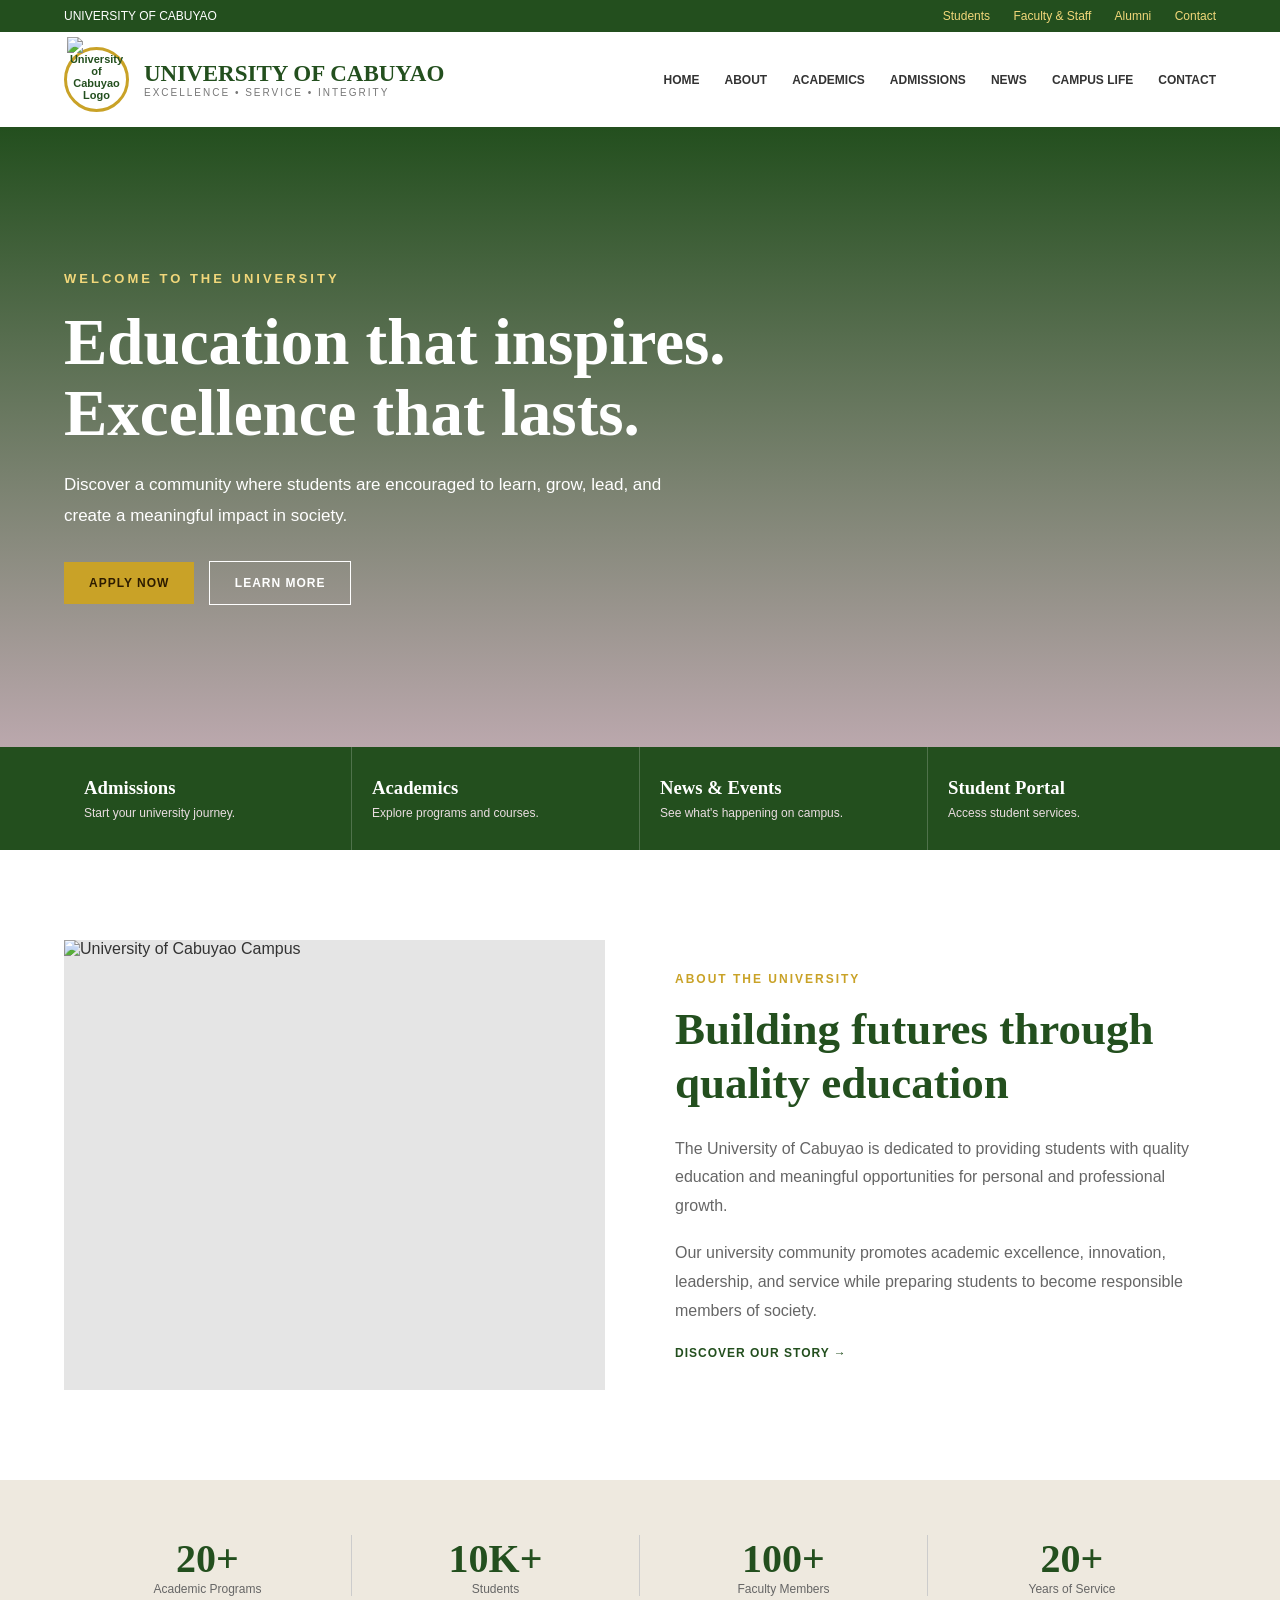
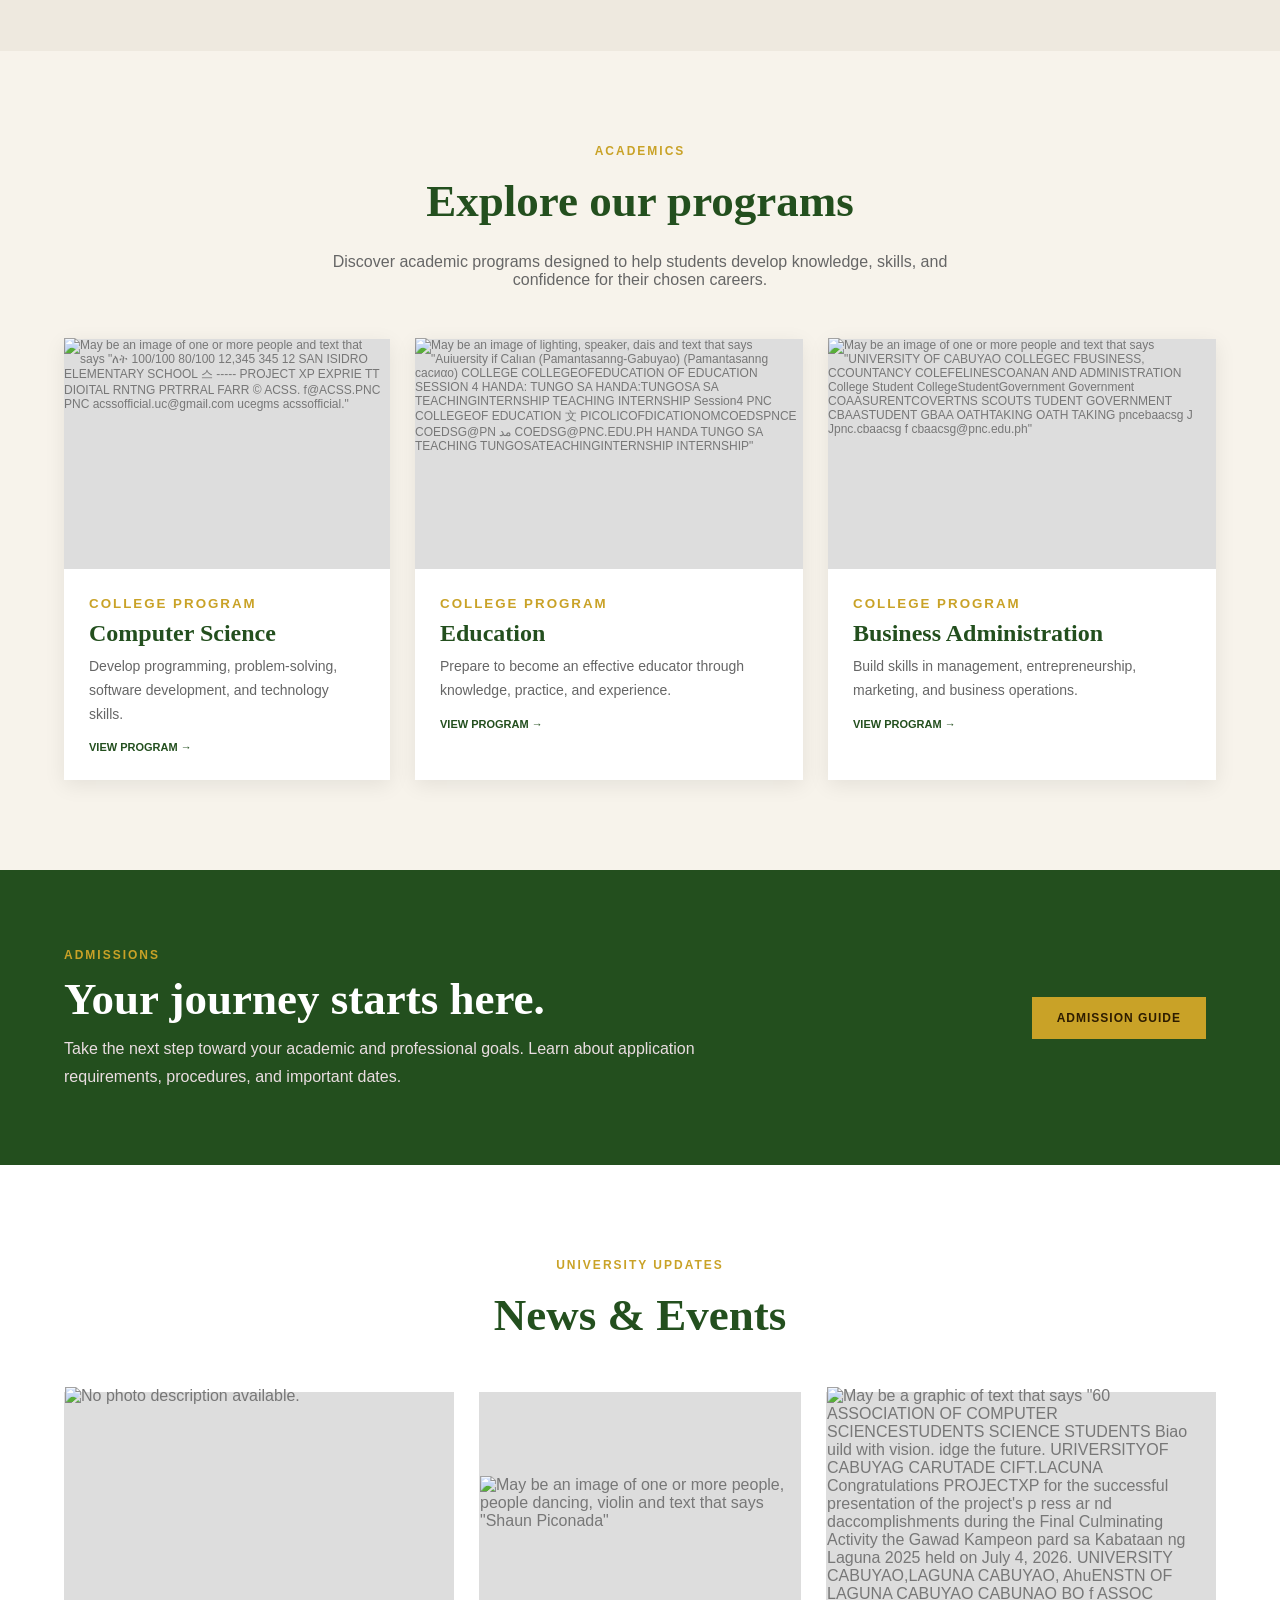
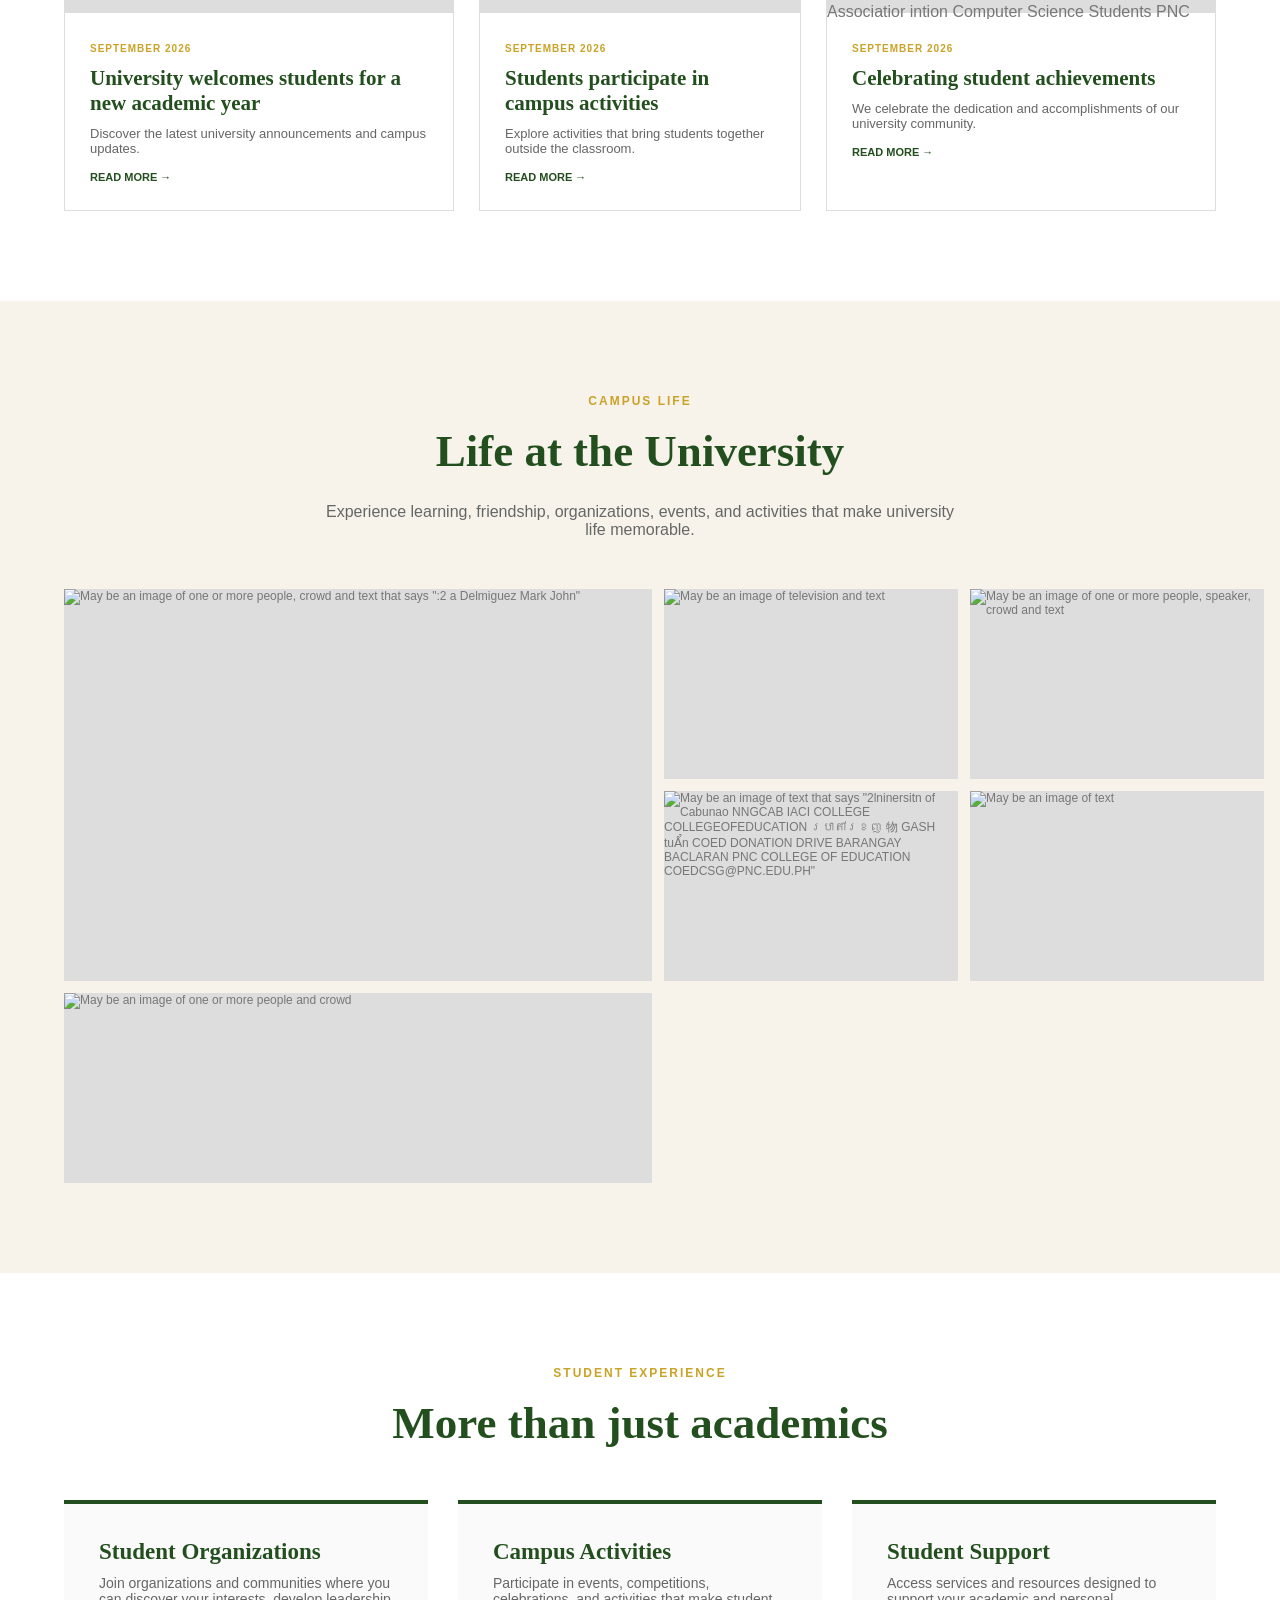
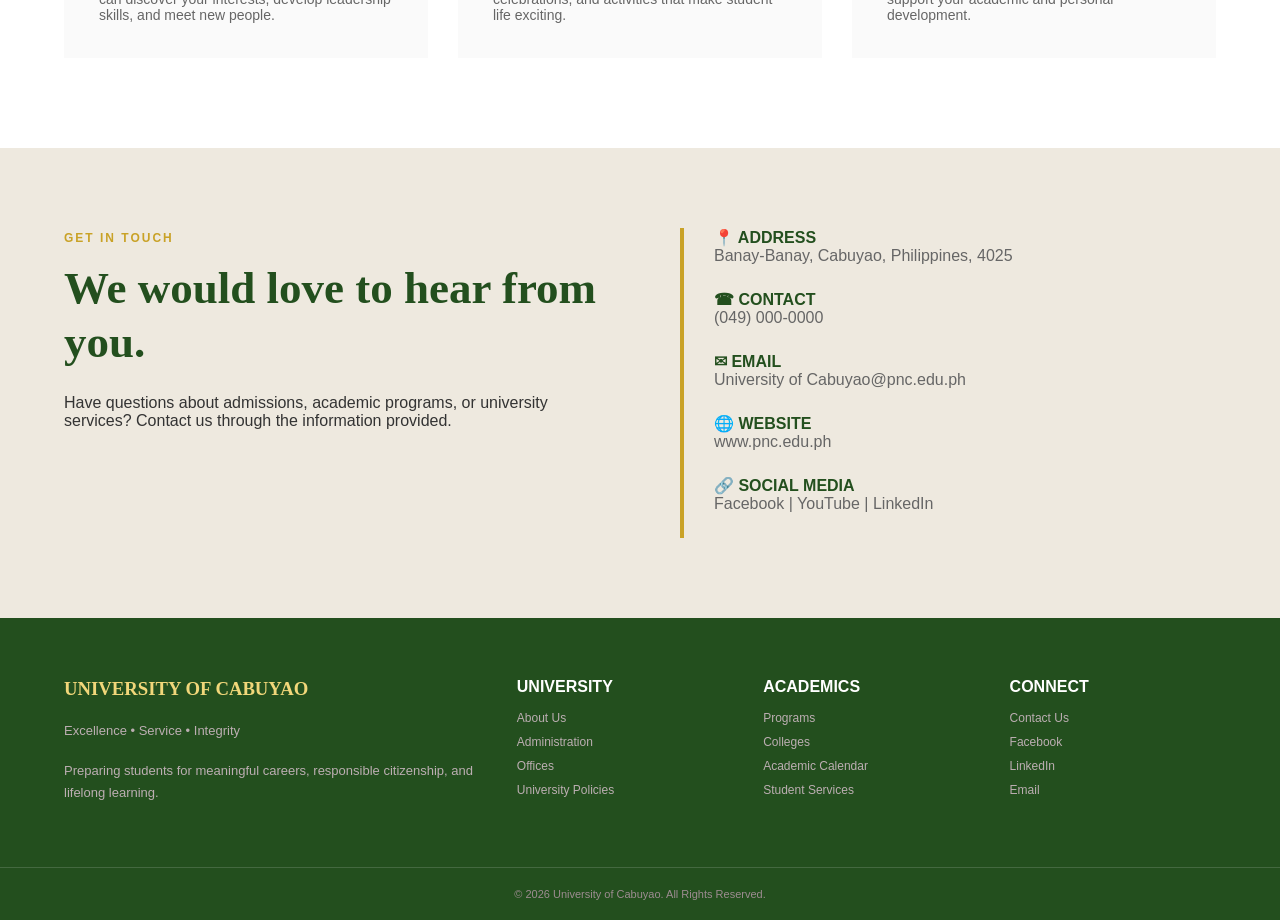
==== index.html @ 45b160cd "index.html" ====
<!DOCTYPE html>
<html lang="en">

<head>
    <meta charset="UTF-8">
    <meta name="viewport" content="width=device-width, initial-scale=1.0">

    <title>University of Cabuyao</title>

    <style>

        /* ==============================
           GENERAL SETTINGS
        ============================== */

        * {
            margin: 0;
            padding: 0;
            box-sizing: border-box;
        }

        html {
            scroll-behavior: smooth;
        }

        body {
            font-family: Arial, Helvetica, sans-serif;
            color: #333;
            background: white;
        }

        a {
            text-decoration: none;
            color: inherit;
        }

        .container {
            width: 90%;
            max-width: 1200px;
            margin: auto;
        }


        /* ==============================
           TOP BAR
        ============================== */

        .topbar {
            background: #234F1E;
            color: white;
            padding: 9px 0;
            font-size: 12px;
        }

        .topbar-content {
            display: flex;
            justify-content: space-between;
            align-items: center;
        }

        .topbar a {
            margin-left: 20px;
            color: #f1d77a;
        }


        /* ==============================
           HEADER
        ============================== */

        .header {
            background: white;
            border-bottom: 4px solid #c9a227;
            position: sticky;
            top: 0;
            z-index: 1000;
            display: flex;
            align-items: center;
            gap: 10px;
        }

        .header-content {
            min-height: 95px;
            display: flex;
            justify-content: space-between;
            align-items: center;
        }

        .logo-area {
            display: flex;
            align-items: center;
            gap: 15px;
        }

        /* IMAGE 01 - UNIVERSITY LOGO */

        .logo {
            width: 65px;
            height: 65px;
            border: 3px solid #c9a227;
            border-radius: 50%;
            display: flex;
            justify-content: center;
            align-items: center;
            color: #234F1E;
            font-weight: bold;
            font-size: 11px;
            text-align: center;
        }

        .university-name h1 {
            color: #234F1E;
            font-family: Georgia, serif;
            font-size: 23px;
        }

        .university-name p {
            font-size: 10px;
            color: #777;
            letter-spacing: 2px;
        }


        /* ==============================
           NAVIGATION
        ============================== */

        nav {
            display: flex;
            gap: 25px;
        }

        nav a {
            color: #333;
            font-size: 12px;
            font-weight: bold;
            padding: 10px 0;
        }

        nav a:hover {
            color: #234F1E;
            border-bottom: 2px solid #c9a227;
        }

        .menu {
            display: none;
            font-size: 28px;
            color: #234F1E;
            cursor: pointer;
        }


        /* ==============================
           HERO / MAIN BANNER
        ============================== */

        .hero {
            height: 620px;

            /*
                IMAGE 02
                Replace "images/hero.jpg"
                with one of your photos.
            */

            background-image:
                linear-gradient(
                    rgb(35, 79, 30),
                    rgba(60, 5, 20, 0.35)
                ),
                url("images/hero.jpg");

            background-size: cover;
            background-position: center;

            display: flex;
            align-items: center;
        }

        .hero-content {
            color: white;
            max-width: 700px;
        }

        .hero-small {
            color: #f1d77a;
            font-size: 13px;
            font-weight: bold;
            letter-spacing: 3px;
        }

        .hero h2 {
            font-family: Georgia, serif;
            font-size: 65px;
            line-height: 1.1;
            margin: 20px 0;
        }

        .hero p {
            font-size: 17px;
            max-width: 600px;
            line-height: 1.8;
        }

        .hero-buttons {
            margin-top: 30px;
        }

        .button {
            display: inline-block;
            padding: 14px 25px;
            margin-right: 10px;
            font-size: 12px;
            font-weight: bold;
            letter-spacing: 1px;
        }

        .gold-button {
            background: #c9a227;
            color: #2d1c00;
        }

        .white-button {
            border: 1px solid white;
            color: white;
        }

        .gold-button:hover {
            background: #e4c34d;
        }

        .white-button:hover {
            background: white;
            color: #234F1E;
        }


        /* ==============================
           QUICK LINKS
        ============================== */

        .quick-links {
            background: #234F1E;
            color: white;
        }

        .quick-grid {
            display: grid;
            grid-template-columns: repeat(4, 1fr);
        }

        .quick-box {
            padding: 30px 20px;
            border-right: 1px solid rgba(255,255,255,.2);
        }

        .quick-box:last-child {
            border-right: none;
        }

        .quick-box h3 {
            font-family: Georgia, serif;
            margin-bottom: 7px;
        }

        .quick-box p {
            font-size: 12px;
            color: #eadde1;
        }

        .quick-box:hover {
            background: #234F1E;
        }


        /* ==============================
           WELCOME / ABOUT
        ============================== */

        .section {
            padding: 90px 0;
        }

        .about {
            background: white;
        }

        .about-grid {
            display: grid;
            grid-template-columns: 1fr 1fr;
            gap: 70px;
            align-items: center;
        }

        .about-image {

            /* IMAGE 03 - CAMPUS */

            min-height: 450px;

            background-image:
                linear-gradient(
                    rgba(0,0,0,.1),
                    rgba(0,0,0,.1)
                ),
                url("images/campus.jpg");

            background-size: cover;
            background-position: center;
        }

        .section-label {
            color: #c9a227;
            font-size: 12px;
            font-weight: bold;
            letter-spacing: 2px;
        }

        .section-title {
            color: #234F1E;
            font-family: Georgia, serif;
            font-size: 45px;
            line-height: 1.2;
            margin: 15px 0 25px;
        }

        .about-text p {
            color: #666;
            margin-bottom: 18px;
            line-height: 1.8;
        }

        .learn-more {
            color: #234F1E;
            font-size: 12px;
            font-weight: bold;
            letter-spacing: 1px;
        }


        /* ==============================
           STATISTICS
        ============================== */

        .statistics {
            background: #eee9df;
            padding: 55px 0;
        }

        .stats-grid {
            display: grid;
            grid-template-columns: repeat(4, 1fr);
            text-align: center;
        }

        .stat {
            border-right: 1px solid #ccc;
        }

        .stat:last-child {
            border-right: none;
        }

        .stat h2 {
            color: #234F1E;
            font-family: Georgia, serif;
            font-size: 40px;
        }

        .stat p {
            color: #666;
            font-size: 12px;
        }


        /* ==============================
           ACADEMICS
        ============================== */

        .academics {
            background: #f7f3eb;
        }

        .center-title {
            text-align: center;
            max-width: 650px;
            margin: auto;
            margin-bottom: 50px;
        }

        .center-title p {
            color: #666;
            margin-top: 15px;
        }

        .program-grid {
            display: grid;
            grid-template-columns: repeat(3, 1fr);
            gap: 25px;
        }

        .program {
            background: white;
            box-shadow: 0 5px 20px rgba(0,0,0,.08);
        }

        .program-image {
            height: 230px;
            background: #ddd;

            display: flex;
            justify-content: center;
            align-items: center;

            color: #777;
            font-size: 12px;
        }

        /*
            IMAGE 04 - COMPUTER SCIENCE
            IMAGE 05 - EDUCATION
            IMAGE 06 - BUSINESS
        */

        .program-info {
            padding: 25px;
        }

        .program-info small {
            color: #c9a227;
            font-weight: bold;
            letter-spacing: 2px;
        }

        .program-info h3 {
            color: #234F1E;
            font-family: Georgia, serif;
            font-size: 24px;
            margin: 8px 0;
        }

        .program-info p {
            color: #666;
            font-size: 14px;
            line-height: 1.7;
        }

        .program-info a {
            display: inline-block;
            margin-top: 15px;
            color: #234F1E;
            font-size: 11px;
            font-weight: bold;
        }


        /* ==============================
           ADMISSIONS
        ============================== */

        .admissions {
            background: #234F1E;
            color: white;
            padding: 75px 0;
        }

        .admission-grid {
            display: flex;
            justify-content: space-between;
            align-items: center;
            gap: 40px;
        }

        .admissions h2 {
            font-family: Georgia, serif;
            font-size: 45px;
            margin: 10px 0;
        }

        .admissions p {
            color: #eadde1;
            max-width: 650px;
            line-height: 1.7;
        }


        /* ==============================
           NEWS
        ============================== */

        .news {
            background: white;
        }

        .news-grid {
            display: grid;
            grid-template-columns: repeat(3, 1fr);
            gap: 25px;
        }

        .news-card {
            border: 1px solid #ddd;
            background: white;
        }

        .news-image {
            height: 220px;
            background: #ddd;

            display: flex;
            justify-content: center;
            align-items: center;

            color: #777;
        }

        /*
            IMAGE 07 - NEWS
            IMAGE 08 - EVENT
            IMAGE 09 - ANNOUNCEMENT
        */

        .news-info {
            padding: 25px;
        }

        .news-date {
            color: #c9a227;
            font-size: 10px;
            font-weight: bold;
            letter-spacing: 1px;
        }

        .news-info h3 {
            color: #234F1E;
            font-family: Georgia, serif;
            font-size: 21px;
            margin: 10px 0;
        }

        .news-info p {
            color: #666;
            font-size: 13px;
        }

        .news-info a {
            display: inline-block;
            color: #234F1E;
            font-size: 11px;
            font-weight: bold;
            margin-top: 15px;
        }


        /* ==============================
           CAMPUS LIFE
        ============================== */

        .campus-life {
            background: #f7f3eb;
        }

        .gallery {
            display: grid;
            grid-template-columns: 2fr 1fr 1fr;
            grid-auto-rows: 190px;
            gap: 12px;
        }

        .gallery-image {
            background: #ddd;
            display: flex;
            justify-content: center;
            align-items: center;
            color: #777;
            font-size: 12px;
        }

        .gallery-large {
            grid-row: span 2;
        }

        /*
            IMAGE 10
            IMAGE 11
            IMAGE 12
            IMAGE 13
            IMAGE 14
            IMAGE 15
        */


        /* ==============================
           STUDENT LIFE
        ============================== */

        .student-life {
            padding: 90px 0;
        }

        .student-grid {
            display: grid;
            grid-template-columns: repeat(3, 1fr);
            gap: 30px;
        }

        .student-box {
            padding: 35px;
            border-top: 4px solid #234F1E;
            background: #fafafa;
        }

        .student-box h3 {
            color: #234F1E;
            font-family: Georgia, serif;
            font-size: 23px;
            margin-bottom: 10px;
        }

        .student-box p {
            color: #666;
            font-size: 14px;
        }


        /* ==============================
           CONTACT
        ============================== */

        .contact {
            background: #eee9df;
            padding: 80px 0;
        }

        .contact-grid {
            display: grid;
            grid-template-columns: 1fr 1fr;
            gap: 80px;
        }

        .contact-info {
            border-left: 4px solid #c9a227;
            padding-left: 30px;
        }

        .contact-info div {
            margin-bottom: 25px;
        }

        .contact-info strong {
            color: #234F1E;
        }

        .contact-info p {
            color: #666;
        }


        /* ==============================
           FOOTER
        ============================== */

        footer {
            background: #234F1E;
            color: white;
        }

        .footer-main {
            padding: 60px 0;
            display: grid;
            grid-template-columns: 2fr 1fr 1fr 1fr;
            gap: 40px;
        }

        .footer-main h3 {
            color: #f1d77a;
            margin-bottom: 20px;
            font-family: Georgia, serif;
        }

        .footer-main p {
            color: #bcaeb2;
            font-size: 13px;
            line-height: 1.7;
        }

        .footer-main h4 {
            color: white;
            margin-bottom: 15px;
        }

        .footer-main a {
            display: block;
            color: #bcaeb2;
            font-size: 12px;
            margin-bottom: 10px;
        }

        .footer-main a:hover {
            color: #f1d77a;
        }

        .footer-bottom {
            border-top: 1px solid rgba(255,255,255,.15);
            padding: 20px 0;
            color: #9d8c91;
            font-size: 11px;
            text-align: center;
        }


        /* ==============================
           RESPONSIVE / MOBILE
        ============================== */

        @media (max-width: 900px) {

            nav {
                display: none;
                position: absolute;
                top: 95px;
                left: 0;
                width: 100%;
                background: white;
                flex-direction: column;
                gap: 0;
            }

            nav.active {
                display: flex;
            }

            nav a {
                padding: 15px 5%;
                border-bottom: 1px solid #eee;
            }

            .menu {
                display: block;
            }

            .hero h2 {
                font-size: 48px;
            }

            .quick-grid {
                grid-template-columns: 1fr 1fr;
            }

            .about-grid {
                grid-template-columns: 1fr;
            }

            .stats-grid {
                grid-template-columns: 1fr 1fr;
                gap: 30px;
            }

            .program-grid,
            .news-grid {
                grid-template-columns: 1fr;
            }

            .admission-grid {
                flex-direction: column;
                align-items: flex-start;
            }

            .contact-grid {
                grid-template-columns: 1fr;
            }

            .footer-main {
                grid-template-columns: 1fr 1fr;
            }
        }


        @media (max-width: 600px) {

            .topbar {
                display: none;
            }

            .header-content {
                min-height: 80px;
            }

            .university-name h1 {
                font-size: 16px;
            }

            .university-name p {
                font-size: 8px;
            }

            .logo {
                width: 50px;
                height: 50px;
            }

            .hero {
                height: 520px;
            }

            .hero h2 {
                font-size: 40px;
            }

            .hero p {
                font-size: 14px;
            }

            .quick-grid {
                grid-template-columns: 1fr;
            }

            .stats-grid {
                grid-template-columns: 1fr;
            }

            .stat {
                border-right: none;
                border-bottom: 1px solid #ccc;
                padding-bottom: 20px;
            }

            .gallery {
                grid-template-columns: 1fr;
            }

            .gallery-large {
                grid-row: span 1;
            }

            .student-grid {
                grid-template-columns: 1fr;
            }

            .footer-main {
                grid-template-columns: 1fr;
            }

            .section-title {
                font-size: 35px;
            }
        }

    </style>
</head>


<body>


    <!-- =========================================
         TOP BAR
    ========================================== -->

    <div class="topbar">

        <div class="container topbar-content">

            <span>
                UNIVERSITY OF CABUYAO
            </span>

            <div>
                <a href="#">Students</a>
                <a href="#">Faculty & Staff</a>
                <a href="#">Alumni</a>
                <a href="#">Contact</a>
            </div>

        </div>

    </div>



    <!-- =========================================
         HEADER
    ========================================== -->

    <header>

        <div class="container header-content">

            <div class="logo-area">

                <!-- IMAGE 01 -->
            <div class="logo">
                    <img src="https://encrypted-tbn0.gstatic.com/images?q=tbn:ANd9GcQu_bBGLGxL3pmxszTpciNe6wsgr5_31Iamxy6PYgzVvk-OIbI20GVS8IuY&amp;s=10" jsaction="" class="sFlh5c FyHeAf YkEcKe" style="max-width: 1624px; width: 85px; height: 85px; margin: 0px;" jsname="kn3ccd" alt="University of Cabuyao Logo">
            </div>

                <div class="university-name">

                    <h1>
                        UNIVERSITY OF CABUYAO
                    </h1>

                    <p>
                        EXCELLENCE • SERVICE • INTEGRITY
                    </p>

                </div>

            </div>


            <div class="menu" onclick="openMenu()">
                ☰
            </div>


            <nav id="navigation">

                <a href="#home">HOME</a>

                <a href="#about">ABOUT</a>

                <a href="#academics">ACADEMICS</a>

                <a href="#admissions">ADMISSIONS</a>

                <a href="#news">NEWS</a>

                <a href="#campus">CAMPUS LIFE</a>

                <a href="#contact">CONTACT</a>

            </nav>

        </div>

    </header>



    <!-- =========================================
         HERO
    ========================================== -->

    <section class="hero" id="home">

        <div class="container">

            <div class="hero-content">

                <span class="hero-small">
                    WELCOME TO THE UNIVERSITY
                </span>

                <h2>
                    Education that inspires.
                    Excellence that lasts.
                </h2>

                <p>
                    Discover a community where students are encouraged
                    to learn, grow, lead, and create a meaningful impact
                    in society.
                </p>

                <div class="hero-buttons">

                    <a href="#admissions"
                       class="button gold-button">
                        APPLY NOW
                    </a>

                    <a href="#about"
                       class="button white-button">
                        LEARN MORE
                    </a>

                </div>

            </div>

        </div>

    </section>



    <!-- =========================================
         QUICK LINKS
    ========================================== -->

    <section class="quick-links">

        <div class="container quick-grid">

            <a href="#admissions" class="quick-box">

                <h3>Admissions</h3>

                <p>
                    Start your university journey.
                </p>

            </a>


            <a href="#academics" class="quick-box">

                <h3>Academics</h3>

                <p>
                    Explore programs and courses.
                </p>

            </a>


            <a href="#news" class="quick-box">

                <h3>News & Events</h3>

                <p>
                    See what's happening on campus.
                </p>

            </a>


            <a href="https://pinnacle.pnc.edu.ph/student" class="quick-box">

                <h3>Student Portal</h3>

                <p>
                    Access student services.
                </p>

            </a>

        </div>

    </section>



    <!-- =========================================
         ABOUT
    ========================================== -->

    <section class="section about" id="about">

        <div class="container about-grid">


            <!-- IMAGE 03 -->

            <div class="about-image">
                    <img src="https://newsinfo.inquirer.net/files/2025/02/2048px-PnC_Bagong_Cabuyao_Hall.jpg" jsaction="" class="sFlh5c FyHeAf YkEcKe" style="max-width: 2048px; width: 596px; height: 472px; margin: 0px;" alt="University of Cabuyao Campus" jsname="kn3ccd">
            </div>


            <div class="about-text">

                <span class="section-label">
                    ABOUT THE UNIVERSITY
                </span>

                <h2 class="section-title">
                    Building futures through quality education
                </h2>

                <p>
                    The University of Cabuyao is dedicated to providing
                    students with quality education and meaningful
                    opportunities for personal and professional growth.
                </p>

                <p>
                    Our university community promotes academic excellence,
                    innovation, leadership, and service while preparing
                    students to become responsible members of society.
                </p>

                <a href="history.html" class="learn-more">
                    DISCOVER OUR STORY →
                </a>

            </div>

        </div>

    </section>



    <!-- =========================================
         STATISTICS
    ========================================== -->

    <section class="statistics">

        <div class="container stats-grid">

            <div class="stat">

                <h2>20+</h2>

                <p>
                    Academic Programs
                </p>

            </div>


            <div class="stat">

                <h2>10K+</h2>

                <p>
                    Students
                </p>

            </div>


            <div class="stat">

                <h2>100+</h2>

                <p>
                    Faculty Members
                </p>

            </div>


            <div class="stat">

                <h2>20+</h2>

                <p>
                    Years of Service
                </p>

            </div>

        </div>

    </section>



    <!-- =========================================
         ACADEMICS
    ========================================== -->

    <section class="section academics" id="academics">

        <div class="container">

            <div class="center-title">

                <span class="section-label">
                    ACADEMICS
                </span>

                <h2 class="section-title">
                    Explore our programs
                </h2>

                <p>
                    Discover academic programs designed to help students
                    develop knowledge, skills, and confidence for their
                    chosen careers.
                </p>

            </div>



            <div class="program-grid">


                <!-- COMPUTER SCIENCE -->

                <div class="program">

                    <!-- IMAGE 04 -->

                    <div class="program-image">
                        <img data-visualcompletion="media-vc-image" class="x15mokao x1ga7v0g x16uus16 xbiv7yw x1bwycvy x193iq5w x4fas0m x19kjcj4" alt="May be an image of one or more people and text that says &quot;ለት 100/100 80/100 12,345 345 12 SAN ISIDRO ELEMENTARY SCHOOL 스 ----- PROJECT XP EXPRIE TT DIOITAL RNTNG PRTRRAL FARR © ACSS. f@ACSS.PNC PNC acssofficial.uc@gmail.com ucegms acssofficial.&quot;" style="width: 388; height: 232px;" src="https://scontent.fmnl16-1.fna.fbcdn.net/v/t39.30808-6/729099751_991465520179717_3086496127854549811_n.jpg?stp=dst-jpg_tt6&amp;cstp=mx2048x1370&amp;ctp=s2048x1370&amp;_nc_cat=107&amp;ccb=1-7&amp;_nc_sid=f727a1&amp;_nc_eui2=AeG0EcwHZ1iFXsO0yD1PNweEUbKO38lDlrNRso7fyUOWs6cIsny-iaKIHtQxDfSsjRqHeUaFHdlKMVFkbwXlvgKG&amp;_nc_ohc=W2j88GZgzKwQ7kNvwFVDUFi&amp;_nc_oc=AdqfhQr4Iy5m607hiil3VZkwlEc7PQ_uuQsGFv0x0pPgfkTgJTG-2QW7479wqGJujnk&amp;_nc_zt=23&amp;_nc_ht=scontent.fmnl16-1.fna&amp;_nc_gid=UUMiLn3aiMDwIEYgifA-KQ&amp;_nc_ss=7b2a8&amp;oh=00_AQKmvL_GI8ZBjOEDaFCoXqp_MeM4LhwFHk_6U2MAx7JQnQ&amp;oe=6AAD2501">
                    </div>

                    <div class="program-info">

                        <small>
                            COLLEGE PROGRAM
                        </small>

                        <h3>
                            Computer Science
                        </h3>

                        <p>
                            Develop programming, problem-solving,
                            software development, and technology skills.
                        </p>

                        <a href="https://www.facebook.com/ACSS.PNC">
                            VIEW PROGRAM →
                        </a>

                    </div>

                </div>



                <!-- EDUCATION -->

                <div class="program">

                    <!-- IMAGE 05 -->

                    <div class="program-image">
                        <img data-visualcompletion="media-vc-image" class="x15mokao x1ga7v0g x16uus16 xbiv7yw x1bwycvy x193iq5w x4fas0m x19kjcj4" alt="May be an image of ‎lighting, speaker, dais and ‎text that says &quot;‎Auiuersity if Calıan (Pamantasanng-Gabuyao) (Pamantasanng cacиαo) COLLEGE COLLEGEOFEDUCATION OF EDUCATION SESSION 4 HANDA: TUNGO SA HANDA:TUNGOSA SA TEACHINGINTERNSHIP TEACHING INTERNSHIP Session4 PNC COLLEGEOF EDUCATION 文 PICOLICOFDICATIONOMCOEDSPNCE COEDSG@PN مد COEDSG@PNC.EDU.PH HANDA TUNGO SA TEACHING TUNGOSATEACHINGINTERNSHIP INTERNSHIP‎&quot;‎‎" style="width: 388px; height: 232px;" src="https://scontent.fmnl16-1.fna.fbcdn.net/v/t39.30808-6/764719925_1626408136161474_328354064329393165_n.jpg?stp=dst-jpg_tt6&amp;cstp=mx1920x1080&amp;ctp=s1920x1080&amp;_nc_cat=107&amp;ccb=1-7&amp;_nc_sid=833d8c&amp;_nc_eui2=AeG6KkSQggenGBKIu0396Z0eGh3NlsV1bmEaHc2WxXVuYemmq_2eOxhA9G6eOenpIf8rBudqWufNDeDb52fWwaC4&amp;_nc_ohc=ECxyDCrwOQcQ7kNvwFoU_w_&amp;_nc_oc=Adq2VBiuz6fbvzxuzpXCnH47TwnmQfFgTLXaMpeeimKE3d5eyNmor30i5XK9pNRJuuk&amp;_nc_zt=23&amp;_nc_ht=scontent.fmnl16-1.fna&amp;_nc_gid=DTwbfq_lOkRXa-7Rgq2omQ&amp;_nc_ss=7b2a8&amp;oh=00_AQIAkCyoJbcCEoTTjm4t7P793yofPqgRZEhLFBr0I9pJvA&amp;oe=6AAD2BB2">
                    </div>

                    <div class="program-info">

                        <small>
                            COLLEGE PROGRAM
                        </small>

                        <h3>
                            Education
                        </h3>

                        <p>
                            Prepare to become an effective educator
                            through knowledge, practice, and experience.
                        </p>

                        <a href="https://www.facebook.com/PnCCOED">
                            VIEW PROGRAM →
                        </a>

                    </div>

                </div>



                <!-- BUSINESS -->

                <div class="program">

                    <!-- IMAGE 06 -->

                    <div class="program-image">
                        <img data-visualcompletion="media-vc-image" class="x15mokao x1ga7v0g x16uus16 xbiv7yw x1bwycvy x193iq5w x4fas0m x19kjcj4" alt="May be an image of one or more people and text that says &quot;UNIVERSITY OF CABUYAO COLLEGEC FBUSINESS, CCOUNTANCY COLEFELINESCOANAN AND ADMINISTRATION College Student CollegeStudentGovernment Government COAASURENTCOVERTNS SCOUTS TUDENT GOVERNMENT CBAASTUDENT GBAA OATHTAKING OATH TAKING pncebaacsg J Jpnc.cbaacsg f cbaacsg@pnc.edu.ph&quot;" style="width: 388px; height: 232px;" src="https://scontent.fmnl16-1.fna.fbcdn.net/v/t39.30808-6/807843650_1565287245397336_6707174802624048933_n.jpg?stp=dst-jpg_tt6&amp;cstp=mx2048x1366&amp;ctp=s2048x1366&amp;_nc_cat=101&amp;ccb=1-7&amp;_nc_sid=f727a1&amp;_nc_eui2=AeH4sfSaRq2Cnga_uylV8foIp3J8bHUB0YSncnxsdQHRhNoCJh_iBZ3-Ang8U6VdLAso8XK0p_KgmLFXTnHF5HCR&amp;_nc_ohc=kw8fBpOjEpoQ7kNvwFDPZGC&amp;_nc_oc=AdolgIyc933WMnEh1ODo5DIf9H6Ge3tSqooWotL9Q4EYdFmVM2GxNGDVwJqOr2L3mJY&amp;_nc_zt=23&amp;_nc_ht=scontent.fmnl16-1.fna&amp;_nc_gid=reLa2Uq2LTfVlUMONIJPVA&amp;_nc_ss=7b2a8&amp;oh=00_AQJX5hl_-kLEb2mjHa81jrXmaZIdsvX8UHUgKibvIyX9KA&amp;oe=6AAD2B21">
                    </div>

                    <div class="program-info">

                        <small>
                            COLLEGE PROGRAM
                        </small>

                        <h3>
                            Business Administration
                        </h3>

                        <p>
                            Build skills in management, entrepreneurship,
                            marketing, and business operations.
                        </p>

                        <a href="https://www.facebook.com/pnccbaacsg">
                            VIEW PROGRAM →
                        </a>

                    </div>

                </div>

            </div>

        </div>

    </section>



    <!-- =========================================
         ADMISSIONS
    ========================================== -->

    <section class="admissions" id="admissions">

        <div class="container admission-grid">

            <div>

                <span class="section-label">
                    ADMISSIONS
                </span>

                <h2>
                    Your journey starts here.
                </h2>

                <p>
                    Take the next step toward your academic and
                    professional goals. Learn about application
                    requirements, procedures, and important dates.
                </p>

            </div>


            <a target="_blank" href="https://ienrol.pnc.edu.ph/" h="ID=SERP,5176.2"  class="button gold-button">
                ADMISSION GUIDE
            </a>

        </div>

    </section>



    <!-- =========================================
         NEWS & EVENTS
    ========================================== -->

    <section class="section news" id="news">

        <div class="container">

            <div class="center-title">

                <span class="section-label">
                    UNIVERSITY UPDATES
                </span>

                <h2 class="section-title">
                    News & Events
                </h2>

            </div>



            <div class="news-grid">


                <!-- NEWS 1 -->

                <article class="news-card">

                    <!-- IMAGE 07 -->

                    <div class="news-image">
                            <img data-visualcompletion="media-vc-image" class="x15mokao x1ga7v0g x16uus16 xbiv7yw x1bwycvy x193iq5w x4fas0m x19kjcj4" alt="No photo description available." style="width: 388px; height: 232px;" src="https://scontent.fmnl16-1.fna.fbcdn.net/v/t39.30808-6/619723264_929627663342841_1006931651209140586_n.jpg?stp=dst-jpg_tt6&amp;cstp=mx2048x1365&amp;ctp=s2048x1365&amp;_nc_cat=107&amp;ccb=1-7&amp;_nc_sid=f727a1&amp;_nc_eui2=AeGeBzUd_O5vF88FXOGX5ZMb2TZTlMSSQAbZNlOUxJJABhYCPHSgPmYLzCEwIr2k8LPdHWxJ8f3QhAqJ8ELCCkxT&amp;_nc_ohc=fylQ8NISyfgQ7kNvwH_Sdgc&amp;_nc_oc=AdrJd8U0BPVFV-yyd1BNcNa3GtwkMM7pq1yH4sX6qrsiA2M7Sh7rwTyQrYFRTtj4mvE&amp;_nc_zt=23&amp;_nc_ht=scontent.fmnl16-1.fna&amp;_nc_gid=LROt15t2Tem0ugq35ZKAig&amp;_nc_ss=7b2a8&amp;oh=00_AQI02Yua0xfLg62hNIdvqLNo1gbOkwYzpdHHV81wfd6zTA&amp;oe=6AAD2201">
                    </div>

                    <div class="news-info">

                        <span class="news-date">
                            SEPTEMBER 2026
                        </span>

                        <h3>
                            University welcomes students
                            for a new academic year
                        </h3>

                        <p>
                            Discover the latest university announcements
                            and campus updates.
                        </p>

                        <a href="https://www.facebook.com/media/set/?set=a.929634993342108&type=3">
                            READ MORE →
                        </a>

                    </div>

                </article>



                <!-- NEWS 2 -->

                <article class="news-card">

                    <!-- IMAGE 08 -->

                    <div class="news-image">
                        <a href="images/events.jpg">
                            <img data-visualcompletion="media-vc-image" class="x15mokao x1ga7v0g x16uus16 xbiv7yw x1bwycvy x193iq5w x4fas0m x19kjcj4" alt="May be an image of one or more people, people dancing, violin and text that says &quot;Shaun Piconada&quot;" style="width: 388px; height: 232px;" src="https://scontent.fmnl16-1.fna.fbcdn.net/v/t39.30808-6/796571373_122102849007468332_5637327047959392811_n.jpg?stp=dst-jpg_tt6&amp;cstp=mx2048x1365&amp;ctp=s2048x1365&amp;_nc_cat=106&amp;ccb=1-7&amp;_nc_sid=f727a1&amp;_nc_eui2=AeHjemTBRggtPKc00Ru1adOW6L5Wwo2DJfHovlbCjYMl8ZBVF2VafORdxUQ1QHXpN7M8oTY_nFXAKO3y1JBNEkU7&amp;_nc_ohc=6CQ5wJhVHLQQ7kNvwG_VQJ-&amp;_nc_oc=AdqkeKZhZdlBs-UtldWx0vRScixa0I3TdqRb4oZe7pjtlrVbO387kJlddkSYkoOU2j4&amp;_nc_zt=23&amp;_nc_ht=scontent.fmnl16-1.fna&amp;_nc_gid=5j-5UPT_JcZ358MSjB-aVg&amp;_nc_ss=7b2a8&amp;oh=00_AQKDGKUE5EELjHeCOODRmo_XmDuCiiWfgBgly2yMGEMHHg&amp;oe=6AAD121B">
                        </a>
                    </div>

                    <div class="news-info">

                        <span class="news-date">
                            SEPTEMBER 2026
                        </span>

                        <h3>
                            Students participate in
                            campus activities
                        </h3>

                        <p>
                            Explore activities that bring students
                            together outside the classroom.
                        </p>

                        <a href="https://www.facebook.com/share/p/1Db77qjDZg/">
                            READ MORE →
                        </a>

                    </div>

                </article>



                <!-- NEWS 3 -->

                <article class="news-card">

                    <!-- IMAGE 09 -->

                    <div class="news-image">
                            <img data-visualcompletion="media-vc-image" class="x15mokao x1ga7v0g x16uus16 xbiv7yw x1bwycvy x193iq5w x4fas0m x19kjcj4" alt="May be a graphic of text that says &quot;60 ASSOCIATION OF COMPUTER SCIENCESTUDENTS SCIENCE STUDENTS Biao uild with vision. idge the future. URIVERSITYOF CABUYAG CARUTADE CIFT.LACUNA Congratulations PROJECTXP for the successful presentation of the project's p ress ar nd daccomplishments during the Final Culminating Activity the Gawad Kampeon pard sa Kabataan ng Laguna 2025 held on July 4, 2026. UNIVERSITY CABUYAO,LAGUNA CABUYAO, AhuENSTN OF LAGUNA CABUYAO CABUNAO BO f ASSOC Associatior intion Computer Science Students PNC ACSS.PNC acssofficial.ucd@gmail.com&quot;" style="width: 388px; height: 232px;" src="https://scontent.fmnl16-1.fna.fbcdn.net/v/t39.99422-6/741592261_2293569044721082_66554873967318125_n.png?stp=dst-jpg_tt6&amp;cstp=mx3000x3750&amp;ctp=s3000x3750&amp;_nc_cat=105&amp;ccb=1-7&amp;_nc_sid=127cfc&amp;_nc_eui2=AeGAiVm2337OCXQEIwjyRcFmnBHSIzWE56OcEdIjNYTno7SQrjLNUargO85fZKUUQFJomD4uEFXGvPtxO9vFolOJ&amp;_nc_ohc=L7lHGYS8UFkQ7kNvwHJDTyC&amp;_nc_oc=AdpIKDiOq6wWoxj8aCuqzAWB_bcwm7DSNw46HrETIRVHfrhBTE87vuFyagaWH1iv4iQ&amp;_nc_zt=14&amp;_nc_ht=scontent.fmnl16-1.fna&amp;_nc_gid=acJArt1ee9UB6AdWBVS-sA&amp;_nc_ss=7b2a8&amp;oh=00_AQJFFuXfo5izfaCPzvoiOLXlixjbpYu-vQtCk8bcCoRIUw&amp;oe=6AAD2C0A">
                    </div>

                    <div class="news-info">

                        <span class="news-date">
                            SEPTEMBER 2026
                        </span>

                        <h3>
                            Celebrating student achievements
                        </h3>

                        <p>
                            We celebrate the dedication and accomplishments
                            of our university community.
                        </p>

                        <a href="https://www.facebook.com/photo/?fbid=1001929995799936&set=a.158288190164125&__cft__[0]=AZhkuQnzASlgcMtfhl9F4rj-cFw5FTp_qrCvTqCR4716aLWHSZs5NUm7XoCNqjTI6Tw-QwXj6HglMJ5aG1O__ZBaHStlDWJy7cMJtGuDngQ7fNQtGOpi9gIdxJmf78rpqxAwi7dVWyY&__tn__=EH-R">
                            READ MORE →
                        </a>

                    </div>

                </article>

            </div>

        </div>

    </section>



    <!-- =========================================
         CAMPUS LIFE / GALLERY
    ========================================== -->

    <section class="section campus-life" id="campus">

        <div class="container">

            <div class="center-title">

                <span class="section-label">
                    CAMPUS LIFE
                </span>

                <h2 class="section-title">
                    Life at the University
                </h2>

                <p>
                    Experience learning, friendship, organizations,
                    events, and activities that make university life
                    memorable.
                </p>

            </div>



            <div class="gallery">

                <!-- IMAGE 10 -->

                <div class="gallery-image gallery-large">
                    <img data-visualcompletion="media-vc-image" class="x15mokao x1ga7v0g x16uus16 xbiv7yw x1bwycvy x193iq5w x4fas0m x19kjcj4" alt="May be an image of one or more people, crowd and text that says &quot;:2 a Delmiguez Mark John&quot;" style="width: 588px; height: 392px;" src="https://scontent.fmnl16-1.fna.fbcdn.net/v/t39.99422-6/730771772_2711733992544630_1050772193618778730_n.png?stp=dst-jpg_tt6&amp;cstp=mx2048x1365&amp;ctp=s2048x1365&amp;_nc_cat=101&amp;ccb=1-7&amp;_nc_sid=f727a1&amp;_nc_eui2=AeF68frOeQ0f3V6kP4GZSMyzuURc5r_DhaS5RFzmv8OFpIj-ZAXQTYUSegD7kPVsKYwvHc-1EuFOsYHiBK3J8Oix&amp;_nc_ohc=wViA0QiKRp4Q7kNvwEoRit2&amp;_nc_oc=Adreh6JrLc2tT_fMKAZxeSNKD8MyI10brwwAGkAebxay4KCrcuE6P2tZ5VX75dISHbU&amp;_nc_zt=14&amp;_nc_ht=scontent.fmnl16-1.fna&amp;_nc_gid=Pl3dOVu5T4-K3jbVoDeLwA&amp;_nc_ss=7b2a8&amp;oh=00_AQIdExLGQFHUKnCibE8Fi9duFPziRN7XLTeM5lMabM-OwA&amp;oe=6AAD2DDA">
                </div>

                <!-- IMAGE 11 -->

                <div class="gallery-image">
                    <img data-visualcompletion="media-vc-image" class="x15mokao x1ga7v0g x16uus16 xbiv7yw x1bwycvy x193iq5w x4fas0m x19kjcj4" alt="May be an image of television and text" style="width: 294px; height: 190px;" src="https://scontent.fmnl16-1.fna.fbcdn.net/v/t39.30808-6/724578089_1580009660801322_2011518482175578865_n.jpg?stp=dst-jpg_tt6&amp;cstp=mx1920x1080&amp;ctp=s1920x1080&amp;_nc_cat=108&amp;ccb=1-7&amp;_nc_sid=833d8c&amp;_nc_eui2=AeHq56cAY8k67Cylu3ILgMwT7skB6Ljx3gvuyQHouPHeC6LR3c2OCKLSnAlfsbMf7kF51KrKXCWRjQ7yHuh5VL42&amp;_nc_ohc=ZxJiCpCf-tYQ7kNvwERmi0_&amp;_nc_oc=Adon4FDOsqyFdEXcnEPl1FBs7byl4AN6IGK7Z9fXuGbRyMR0RVgsGwiuXVuthuaCsMU&amp;_nc_zt=23&amp;_nc_ht=scontent.fmnl16-1.fna&amp;_nc_gid=ixdB7j4FChHgGBf4ew7x8w&amp;_nc_ss=7b2a8&amp;oh=00_AQJD4jl5LSxhMRwHQ0_-PDwiej4TtJpyb5dc-eLaDN8NZA&amp;oe=6AAD2465">
                </div>

                <!-- IMAGE 12 -->

                <div class="gallery-image">
                    <img data-visualcompletion="media-vc-image" class="x15mokao x1ga7v0g x16uus16 xbiv7yw x1bwycvy x193iq5w x4fas0m x19kjcj4" alt="May be an image of one or more people, speaker, crowd and text" style="width: 294px; height: 190px;" src="https://scontent.fmnl16-1.fna.fbcdn.net/v/t39.30808-6/724578092_1580009667467988_7228240327518418805_n.jpg?stp=dst-jpg_tt6&amp;cstp=mx1920x1080&amp;ctp=s1920x1080&amp;_nc_cat=101&amp;ccb=1-7&amp;_nc_sid=833d8c&amp;_nc_eui2=AeHI3FKzx14iDIzp3rTubZP1-E3PMl0FHnX4Tc8yXQUedYYzfeAkQra0_upJDJhW9ybNPj5-G2kT76TpV_XA0q8t&amp;_nc_ohc=wj_BApB7v2MQ7kNvwFgBpc1&amp;_nc_oc=Adoj48Gr8PNf5uZHtqu8t3oRNflrVZl7tfZTYQdE_K83yyLwS5wGLOeMisN5vXcEiho&amp;_nc_zt=23&amp;_nc_ht=scontent.fmnl16-1.fna&amp;_nc_gid=ThJP2KxEkfa_LSLHz0x2CA&amp;_nc_ss=7b2a8&amp;oh=00_AQJsW7vHjyPsJ6OkmDrIfGDbwxNpfQsAZGCUVBTABzlAEQ&amp;oe=6AAD39F1">
                </div>

                <!-- IMAGE 13 -->

                <div class="gallery-image">
                    <img data-visualcompletion="media-vc-image" class="x15mokao x1ga7v0g x16uus16 xbiv7yw x1bwycvy x193iq5w x4fas0m x19kjcj4" alt="May be an image of text that says &quot;2lninersitn of Cabunao NNGCAB IACI COLLEGE COLLEGEOFEDUCATION របាត់ារខញ 物 GASH tuẨn COED DONATION DRIVE BARANGAY BACLARAN PNC COLLEGE OF EDUCATION COEDCSG@PNC.EDU.PH&quot;" style="width: 294px; height: 190px;" src="https://scontent.fmnl16-1.fna.fbcdn.net/v/t39.30808-6/772676833_1634094335392854_5240967350894985755_n.jpg?stp=dst-jpg_tt6&amp;cstp=mx2000x1414&amp;ctp=s2000x1414&amp;_nc_cat=101&amp;ccb=1-7&amp;_nc_sid=833d8c&amp;_nc_eui2=AeHnaTEJjk4cJsZrHTIt7BKdIpJWXQkHTBgiklZdCQdMGNJ40I9Lf6jOEe7GSG8f7EJkoGfE-ryw9nZRxZvfOYxB&amp;_nc_ohc=-hcCZHJKjB8Q7kNvwFPO8hH&amp;_nc_oc=AdqTMv_5scWQfEzvRDSsCYaG7Je05ssB3sE0RINSCekhkvDIuHoo7Bth1E3BP3T_twE&amp;_nc_zt=23&amp;_nc_ht=scontent.fmnl16-1.fna&amp;_nc_gid=qA9zKnzYA1a3TxboAtbV2w&amp;_nc_ss=7b2a8&amp;oh=00_AQL-QTUVkwk3dTeorof4bEmtXKvV-r5dXSwGNdBuaRMGiQ&amp;oe=6AAD3BDE">
                </div>

                <!-- IMAGE 14 -->

                <div class="gallery-image">
                    <img data-visualcompletion="media-vc-image" class="x15mokao x1ga7v0g x16uus16 xbiv7yw x1bwycvy x193iq5w x4fas0m x19kjcj4" alt="May be an image of text" style="width: 294px; height: 190px;" src="https://scontent.fmnl16-1.fna.fbcdn.net/v/t39.30808-6/754202282_1085879701050969_477595349605452866_n.jpg?stp=dst-jpg_tt6&amp;cstp=mx2048x1365&amp;ctp=s2048x1365&amp;_nc_cat=110&amp;ccb=1-7&amp;_nc_sid=f727a1&amp;_nc_eui2=AeF5T_mykOyi78tAg9t1rlgQR54VenQcCtpHnhV6dBwK2jF-dnzrUYqtwBKBe_DLE8Kxy-szV3N7upTs0Nf_Vdsm&amp;_nc_ohc=AiZMaStsrrkQ7kNvwFTkxdT&amp;_nc_oc=AdpmuRCIo6bY9Pn5WiqR0fIEjnLk3mWRm6KV5XplxZ-7KGUC8tvi4Syt59IIfx2gDmo&amp;_nc_zt=23&amp;_nc_ht=scontent.fmnl16-1.fna&amp;_nc_gid=FWMX1bxRzlkFkG1VvMyjJw&amp;_nc_ss=7b2a8&amp;oh=00_AQJqz7Whd5OhyQbJoUzOkcRXlmjPNuXRJNyYUnISzrtE8Q&amp;oe=6AAD3835">
                </div>

                <!-- IMAGE 15 -->

                <div class="gallery-image">
                    <img data-visualcompletion="media-vc-image" class="x15mokao x1ga7v0g x16uus16 xbiv7yw x1bwycvy x193iq5w x4fas0m x19kjcj4" alt="May be an image of one or more people and crowd" style="width: 588px; height: 190px;" src="https://scontent.fmnl16-1.fna.fbcdn.net/v/t39.30808-6/756044051_1085879694384303_4881016384337081678_n.jpg?stp=dst-jpg_tt6&amp;cstp=mx2048x1365&amp;ctp=s2048x1365&amp;_nc_cat=102&amp;ccb=1-7&amp;_nc_sid=f727a1&amp;_nc_eui2=AeGj9vmvNfrJ-NEDpelsq6SGRKAq1eK6SFFEoCrV4rpIUaNzQcbiNesomq5nwsaRuagEltNhehKHdAnTCeX6ao5T&amp;_nc_ohc=RksywuvkorAQ7kNvwFNn7uX&amp;_nc_oc=AdoRvE7vwi8GMmAChhM73T_WCyIk5UfxPZjE8v0bdYOLR7ynItliP5Bb6rlKR8xm1F4&amp;_nc_zt=23&amp;_nc_ht=scontent.fmnl16-1.fna&amp;_nc_gid=83ngvYsKWJ59nYpD8DLM4w&amp;_nc_ss=7b2a8&amp;oh=00_AQK8xLjQTvNj9pvRfz2wmGCgZu1yI4c6_6AI6DBRZ-I4ug&amp;oe=6AAD2017">
                </div>

            </div>

        </div>

    </section>



    <!-- =========================================
         STUDENT LIFE
    ========================================== -->

    <section class="student-life">

        <div class="container">

            <div class="center-title">

                <span class="section-label">
                    STUDENT EXPERIENCE
                </span>

                <h2 class="section-title">
                    More than just academics
                </h2>

            </div>



            <div class="student-grid">


                <div class="student-box">

                    <h3>
                        Student Organizations
                    </h3>

                    <p>
                        Join organizations and communities where
                        you can discover your interests, develop
                        leadership skills, and meet new people.
                    </p>

                </div>


                <div class="student-box">

                    <h3>
                        Campus Activities
                    </h3>

                    <p>
                        Participate in events, competitions,
                        celebrations, and activities that make
                        student life exciting.
                    </p>

                </div>


                <div class="student-box">

                    <h3>
                        Student Support
                    </h3>

                    <p>
                        Access services and resources designed
                        to support your academic and personal
                        development.
                    </p>

                </div>

            </div>

        </div>

    </section>



    <!-- =========================================
         CONTACT
    ========================================== -->

    <section class="contact" id="contact">

        <div class="container contact-grid">


            <div>

                <span class="section-label">
                    GET IN TOUCH
                </span>

                <h2 class="section-title">
                    We would love to hear from you.
                </h2>

                <p>
                    Have questions about admissions, academic
                    programs, or university services? Contact us
                    through the information provided.
                </p>

            </div>



            <div class="contact-info">

                <div>

                    <strong>
                        📍 ADDRESS
                    </strong>

                    <p>
                        Banay-Banay, Cabuyao, Philippines, 4025
                    </p>

                </div>


                <div>

                    <strong>
                        ☎ CONTACT
                    </strong>

                    <p>
                        (049) 000-0000
                    </p>

                </div>


                <div>

                    <strong>
                        ✉ EMAIL
                    </strong>

                    <p>
                        University of Cabuyao@pnc.edu.ph
                    </p>

                </div>

                <div>
                
                    <strong>
                        🌐 WEBSITE
                    </strong>

                    <p>
                        <a href="https://pnc.edu.ph/" target="_blank">
                            www.pnc.edu.ph
                        </a>
                    </p>

                </div>


                <div>

                    <strong>
                        🔗 SOCIAL MEDIA
                    </strong>

                    <p>
                        <a href="https://www.facebook.com/share/1CMNCnqBb9/" target="_blank">
                            Facebook |
                        </a>

                        <a href="https://m.youtube.com/@UniversityofCabuyao?fbclid=IwVERDUAUR-PJwZG9mBWV4dG4DYWVtAjEwAHNydGMGYXBwX2lkDDM1MDY4NTUzMTcyOAABHgpCa4AjPtdnicR7DAPaA43Uz2J-nmQCWHxRK3H2SJqfUQIJMIrvyE8S2Gl7_aem_D6alNy5ZWmTaqoJoa0qPSg#bottom-sheet" target="_blank">
                            YouTube |
                        </a>

                        <a href="https://www.linkedin.com/school/pamantasanngcabuyao/?trk=blended-typeahead&fbclid=IwVERDUAUR-U1wZG9mBWV4dG4DYWVtAjEwAHNydGMGYXBwX2lkDDM1MDY4NTUzMTcyOAABHtHtJn1XIZtp6i-wXcfiS3A-FsaVhJ0NBr3JJaX9qhcxL_hnTLFFd16xD7EW_aem_n-W2YyeXgCmAPPo-vFOx6w" target="_blank">
                            LinkedIn   
                        </a>
                    </p>
                </div>

            </div>

        </div>

    </section>



    <!-- =========================================
         FOOTER
    ========================================== -->

    <footer>

        <div class="container footer-main">


            <div>

                <h3>
                    UNIVERSITY OF CABUYAO
                </h3>

                <p>
                    Excellence • Service • Integrity
                </p>

                <br>

                <p>
                    Preparing students for meaningful
                    careers, responsible citizenship,
                    and lifelong learning.
                </p>

            </div>



            <div>

                <h4>
                    UNIVERSITY
                </h4>

                <a href="#about">
                    About Us
                </a>

                <a href="#">
                    Administration
                </a>

                <a href="#">
                    Offices
                </a>

                <a href="#">
                    University Policies
                </a>

            </div>



            <div>

                <h4>
                    ACADEMICS
                </h4>

                <a href="#academics">
                    Programs
                </a>

                <a href="#">
                    Colleges
                </a>

                <a href="#">
                    Academic Calendar
                </a>

                <a href="#">
                    Student Services
                </a>

            </div>



            <div>

                <h4>
                    CONNECT
                </h4>

                <a href="#contact">
                    Contact Us
                </a>

                <a href="https://www.facebook.com/UniversityofCabuyao">
                    Facebook
                </a>

                <a href="https://www.linkedin.com/school/pamantasanngcabuyao/">
                    LinkedIn
                </a>

                <a href="University of Cabuyao@pnc.edu.ph">
                    Email
                </a>

            </div>

        </div>



        <div class="footer-bottom">

            <div class="container">

                © 2026 University of Cabuyao.
                All Rights Reserved.

            </div>

        </div>

    </footer>



    <!-- =========================================
         JAVASCRIPT
    ========================================== -->

    <script>

        function openMenu() {

            const nav =
                document.getElementById("navigation");

            nav.classList.toggle("active");

        }

    </script>


</body>

</html>
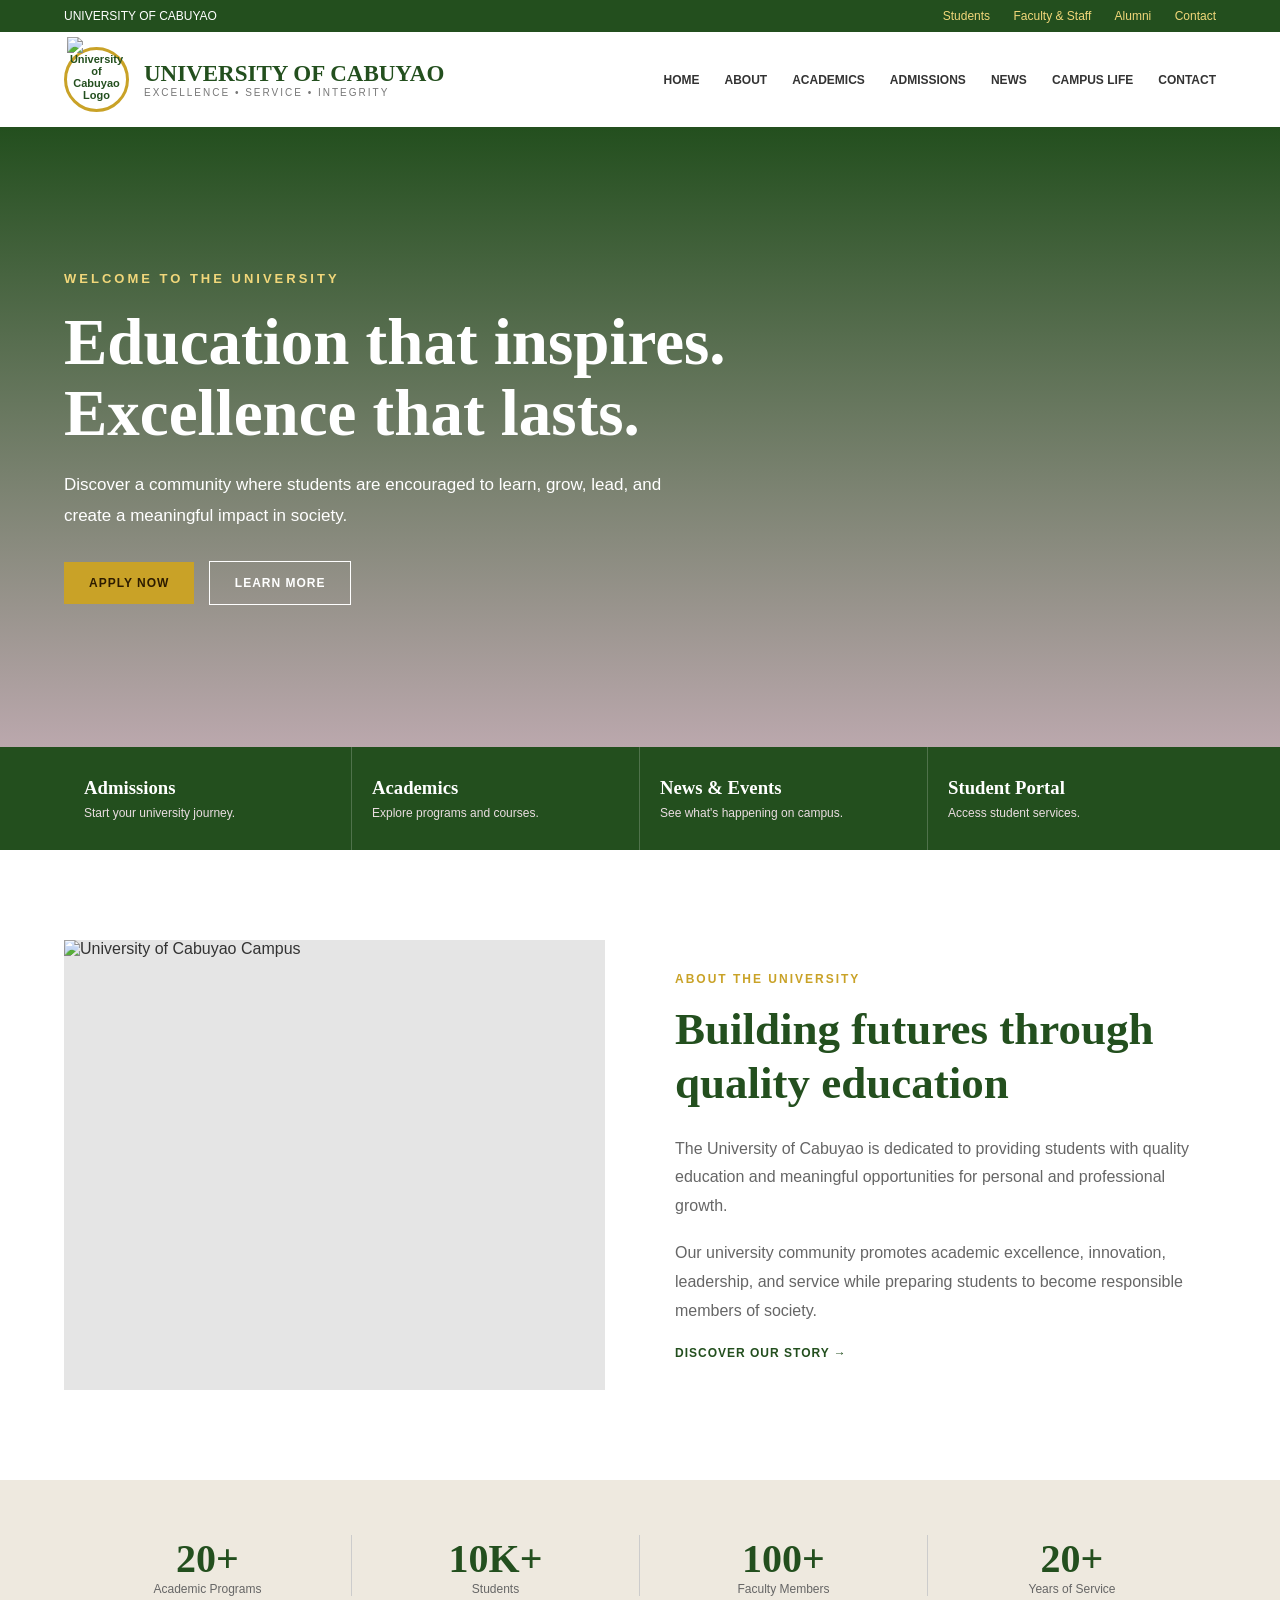
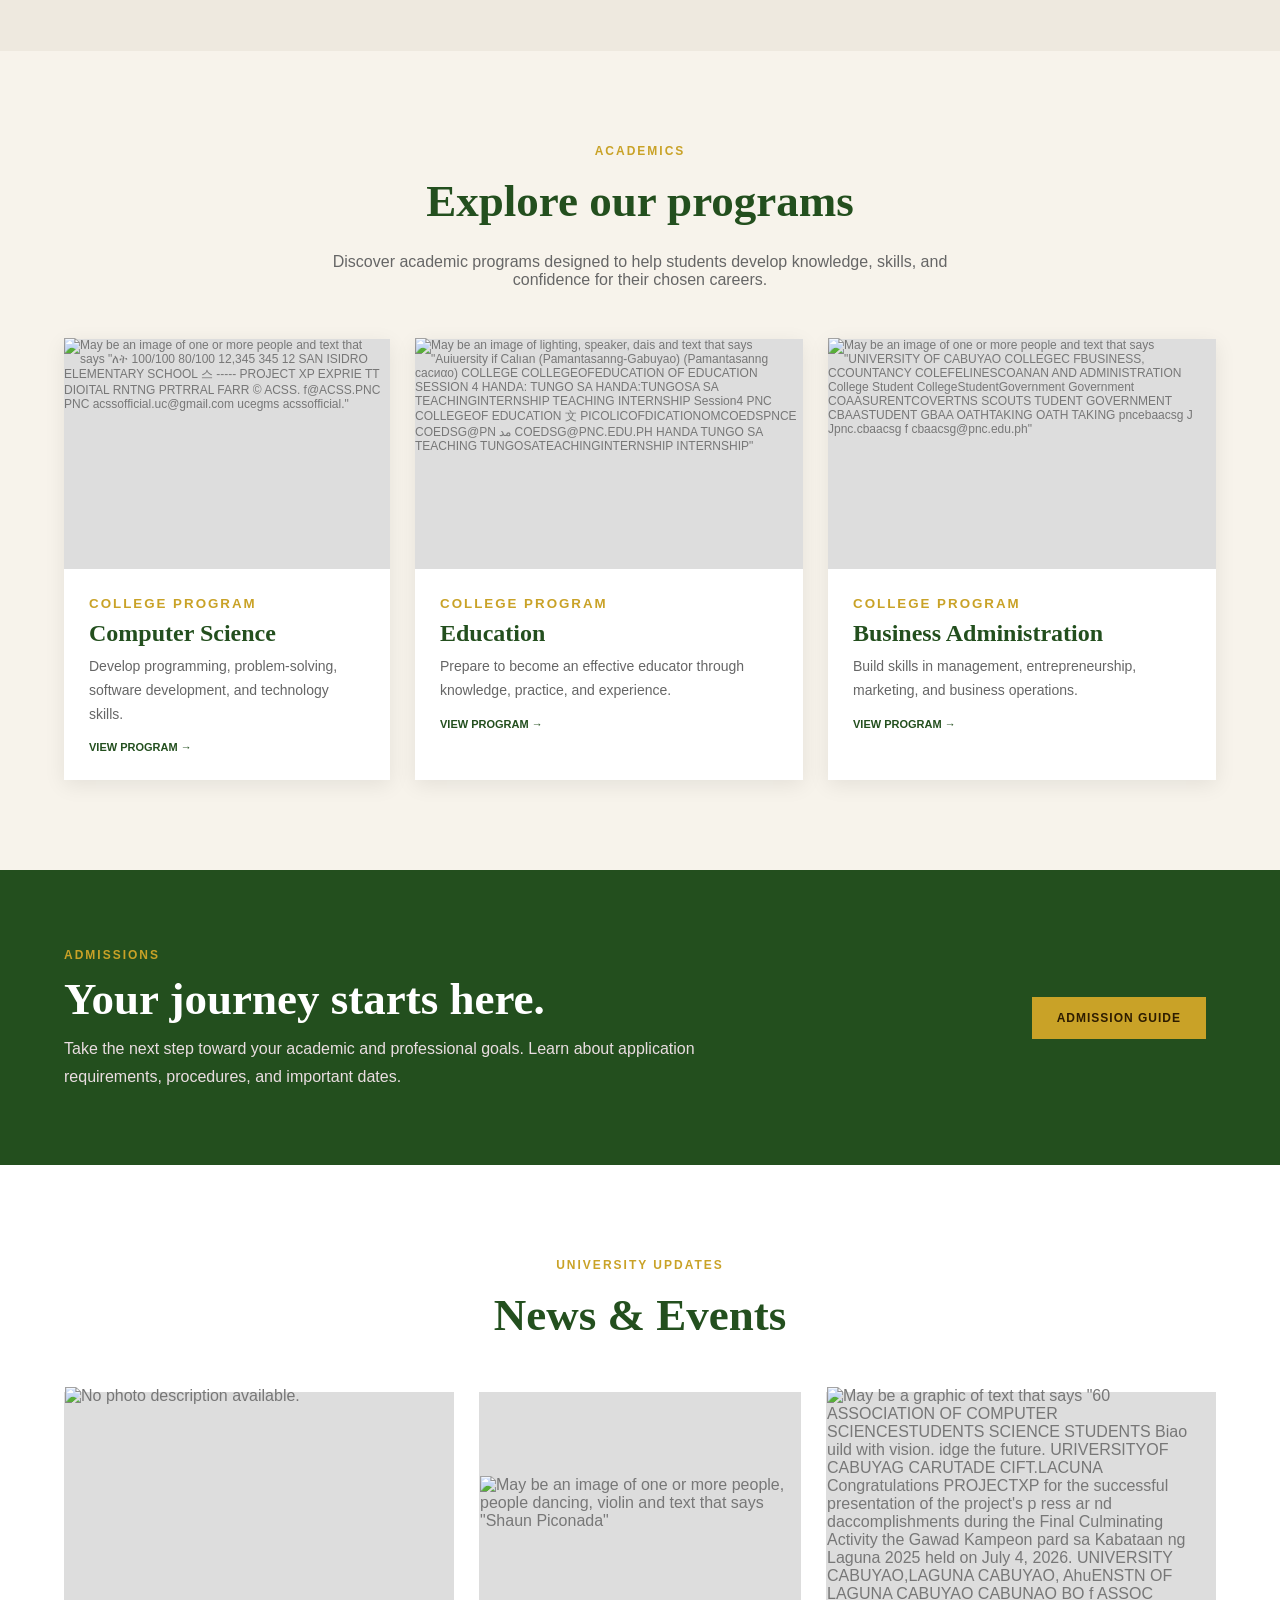
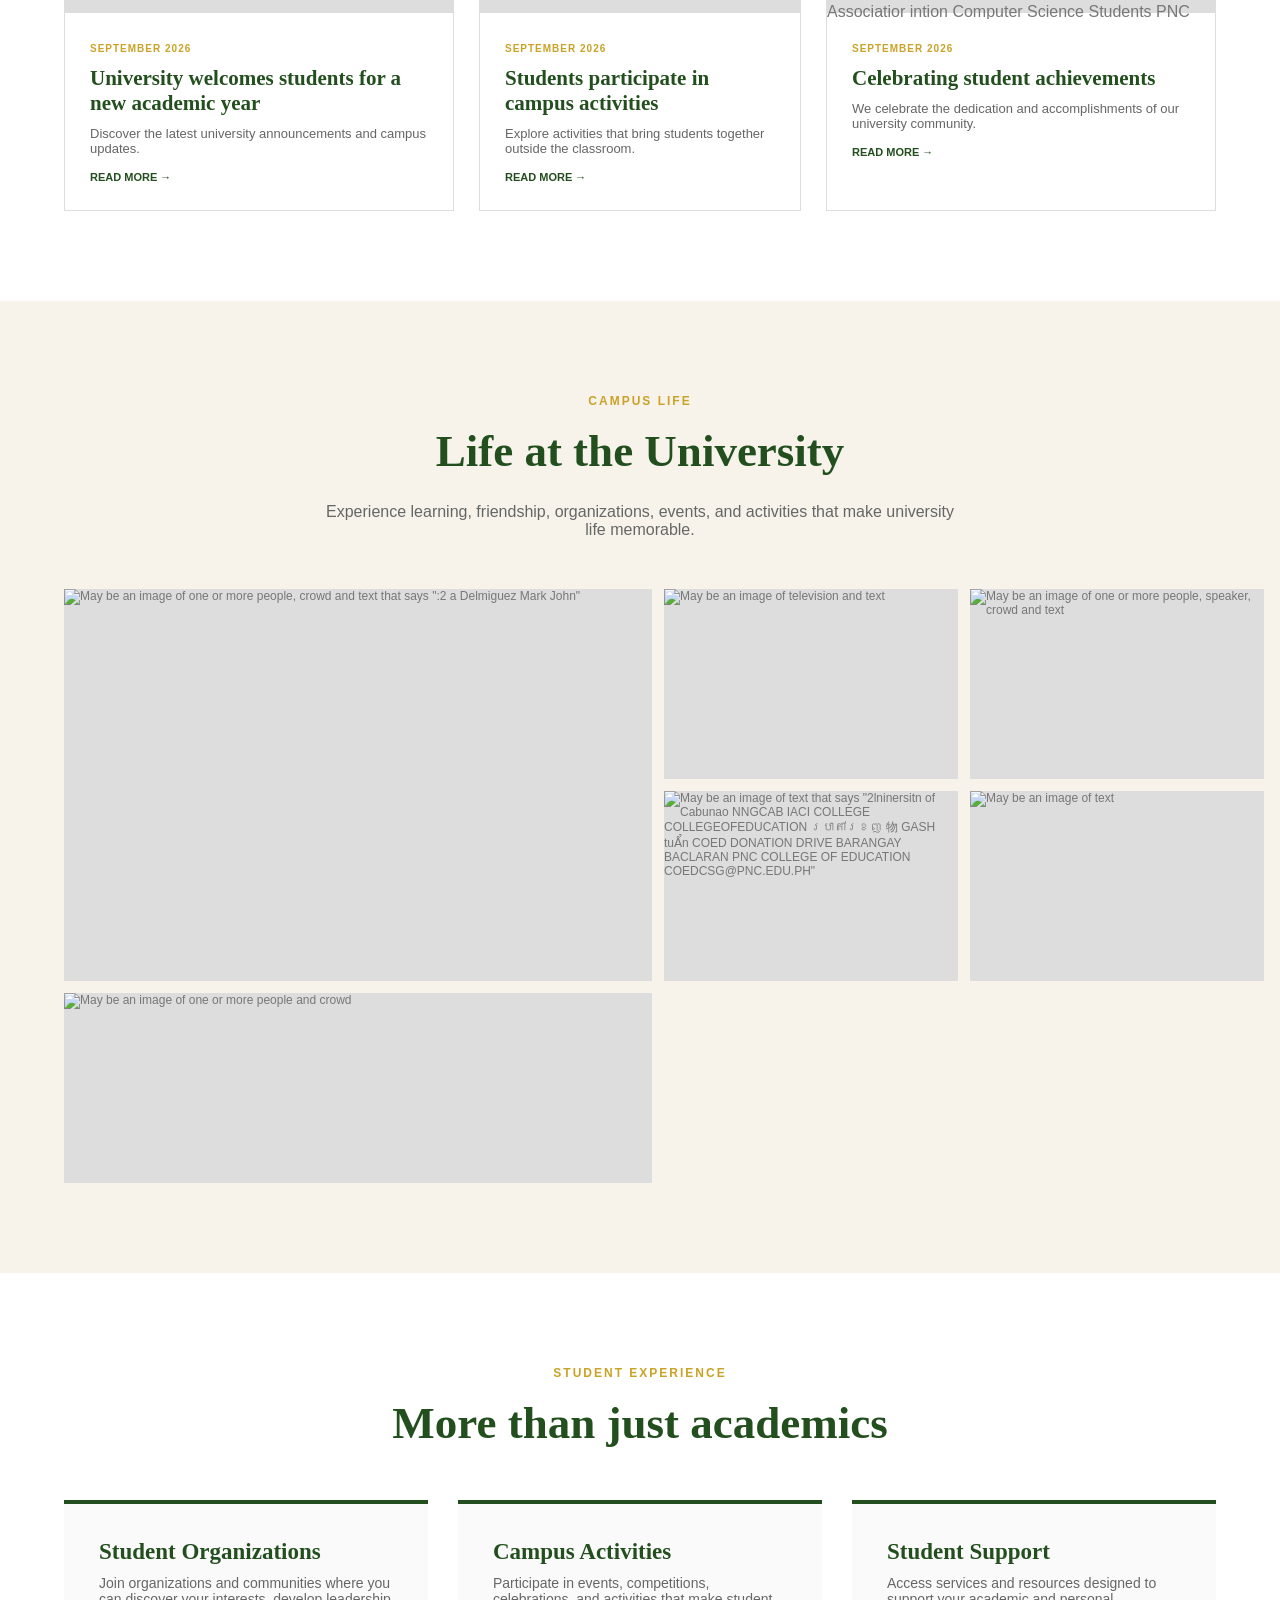
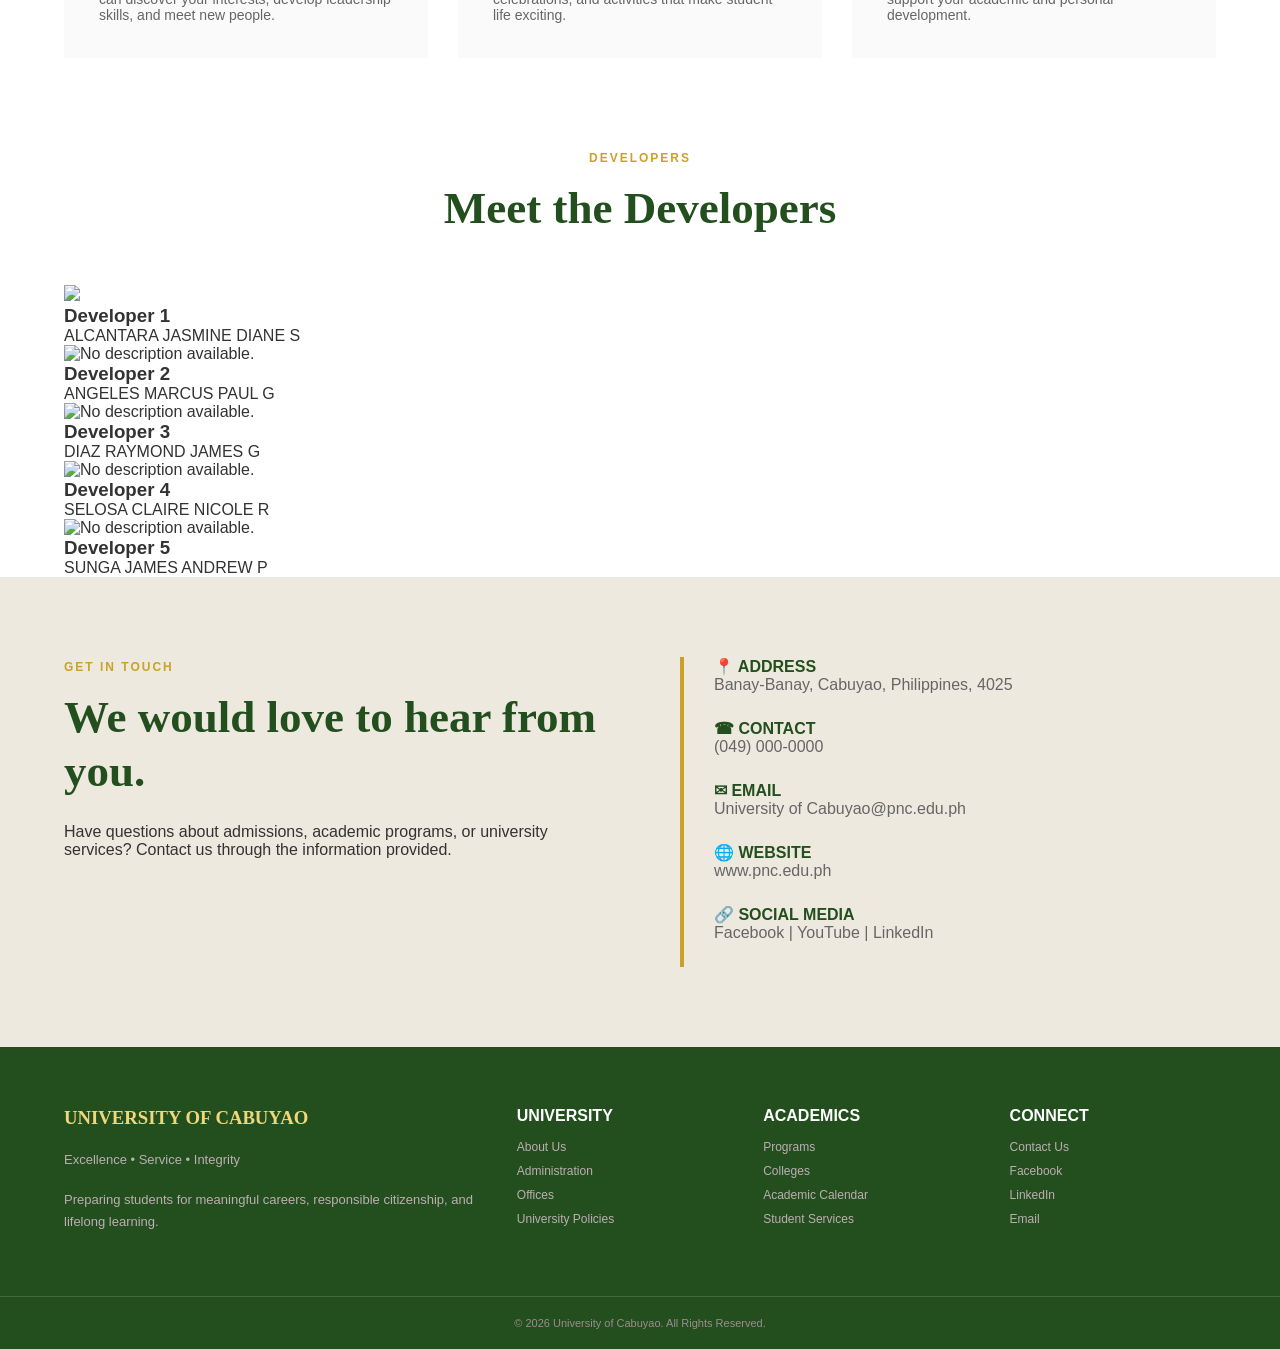
==== commit 57464142: "updated Added a new section to display developer information, including names and photos." ====
--- a/index.html
+++ b/index.html
@@ -1617,6 +1617,68 @@
     </section>
 
 
+    <!-- =========================================
+     DEVELOPERS
+========================================= -->
+
+<section class="developers">
+
+    <div class="container">
+
+        <div class="center-title">
+            <span class="section-label">DEVELOPERS</span>
+            <h2 class="section-title">Meet the Developers</h2>
+        </div>
+
+        <div class="developers-grid">
+
+            <div class="developer-card">
+                <div class="developer-photo">
+                    <img src="images/dev1.jpg">
+                </div>
+                <h3>Developer 1</h3>
+                <p class="developer-role">ALCANTARA JASMINE DIANE S</p>
+            </div>
+
+            <div class="developer-card">
+                <div class="developer-photo">
+                    <img alt="No description available." class="x4ju7c5 xt7dq6l x193iq5w x14atkfc" src="https://scontent.fmnl16-1.fna.fbcdn.net/v/t1.15752-9/808450178_1097061236504382_6436578670052818134_n.jpg?_nc_cat=109&amp;ccb=1-7&amp;_nc_sid=9f807c&amp;_nc_eui2=AeFr5jCEVBJ8QiN9hsP8GyN4KZTV4GWkFyMplNXgZaQXIxvv1VW0iNlGyH1TL_mAvZwEAAIkli4e--bPTbikCbJN&amp;_nc_ohc=JgQuQZM_MhgQ7kNvwHID0Y3&amp;_nc_oc=AdoYcjVEtMiCr5SKDFzwEjio8WTAlRFOp9_jbrU2pvsgkyZQ-7ti-SmmcAZ0xOL3JmY&amp;_nc_zt=23&amp;_nc_ht=scontent.fmnl16-1.fna&amp;_nc_ss=7b2a8&amp;oh=03_Q7cD6QGfIIGrcyLVmJxRN3WbcD0xBuSTUVHMxmlLDhAXuRAPMg&amp;oe=6ACF7F8D">
+                </div>
+                <h3>Developer 2</h3>
+                <p class="developer-role">ANGELES MARCUS PAUL G</p>
+            </div>
+
+            <div class="developer-card">
+                <div class="developer-photo">
+                    <img alt="No description available." class="x4ju7c5 xt7dq6l x193iq5w x14atkfc" src="https://scontent.fmnl16-1.fna.fbcdn.net/v/t1.15752-9/760409980_1626850338841166_3681300621142467247_n.jpg?_nc_cat=103&amp;ccb=1-7&amp;_nc_sid=9f807c&amp;_nc_eui2=AeGDWDDEofLim0byMnQ_v31aPg8IV-EMKNU-DwhX4Qwo1RLECS91_mOnguxv2kC6c17g1lX1GHn2zVBBi_rPNwOc&amp;_nc_ohc=kSBssrAiD4oQ7kNvwEbLL2f&amp;_nc_oc=Ado638eqbVsVnRkSLxaO-RIS8Xa6HEq7Fc8h7yElIyJHEDvM0V6uHGLVFRUv0T9TQjw&amp;_nc_zt=23&amp;_nc_ht=scontent.fmnl16-1.fna&amp;_nc_ss=7b2a8&amp;oh=03_Q7cD6QHmGeE3GFLQLbOD0Zyr5mh4BEPMoRRXhkml7EQK0gsrDA&amp;oe=6ACF6AA7">
+                </div>
+                <h3>Developer 3</h3>
+                <p class="developer-role">DIAZ RAYMOND JAMES G</p>
+            </div>
+
+            <div class="developer-card">
+                <div class="developer-photo">
+                    <img alt="No description available." class="x4ju7c5 xt7dq6l x193iq5w x14atkfc" src="https://scontent.fmnl16-1.fna.fbcdn.net/v/t1.15752-9/801163766_1385402026530431_3675587161769154810_n.jpg?_nc_cat=111&amp;ccb=1-7&amp;_nc_sid=9f807c&amp;_nc_eui2=AeEVgM5i8r55UJAFuksivThQTv3qgicWWNxO_eqCJxZY3E6VaIMBID3xjsBuFRomaGPuAAQU1Ez9i7c2ls7JCEpO&amp;_nc_ohc=Qud-TJwKoj0Q7kNvwG1uPYj&amp;_nc_oc=AdqY4YuYJnJWQLMUTWpgLSRkc-lTMTmDeJsyCSKVT-PAHjdNwaCVQrLY5VOQ80XmvJU&amp;_nc_zt=23&amp;_nc_ht=scontent.fmnl16-1.fna&amp;_nc_ss=7b2a8&amp;oh=03_Q7cD6QEzloZrpcyewysiKACqRCoESLNaI18_WqzAC0Sp2WH3nQ&amp;oe=6ACF7A24">
+                </div>
+                <h3>Developer 4</h3>
+                <p class="developer-role">SELOSA CLAIRE NICOLE R</p>
+            </div>
+
+            <div class="developer-card">
+                <div class="developer-photo">
+                    <img alt="No description available." class="x4ju7c5 xt7dq6l x193iq5w x14atkfc" src="https://scontent.fmnl16-1.fna.fbcdn.net/v/t1.15752-9/802241694_28375393222125121_2283055421556535746_n.jpg?_nc_cat=101&amp;ccb=1-7&amp;_nc_sid=9f807c&amp;_nc_eui2=AeG4ltXzctfgt6U9F77Om9Cm9vYATurhXrT29gBO6uFetAtJswXUM69unSeOpp_p_S1k5-sAra0p6vJP-tC511X3&amp;_nc_ohc=pHMw3t3LcEMQ7kNvwE2I2Cn&amp;_nc_oc=AdozeXPGMsBzpy-6VKinWvHKLOUwqLNSPA8d1MY5ldY2CzQFB18TSSVSh8QjLjyL2io&amp;_nc_zt=23&amp;_nc_ht=scontent.fmnl16-1.fna&amp;_nc_ss=7b2a8&amp;oh=03_Q7cD6QFeqFiPChQCsPF8jPme7M4qmT8Se0uz8TyHzuYYBnEJig&amp;oe=6ACF728A">
+                </div>
+                <h3>Developer 5</h3>
+                <p class="developer-role">SUNGA JAMES ANDREW P</p>
+            </div>
+
+        </div>
+
+    </div>
+
+</section>
+
+
 
     <!-- =========================================
          CONTACT
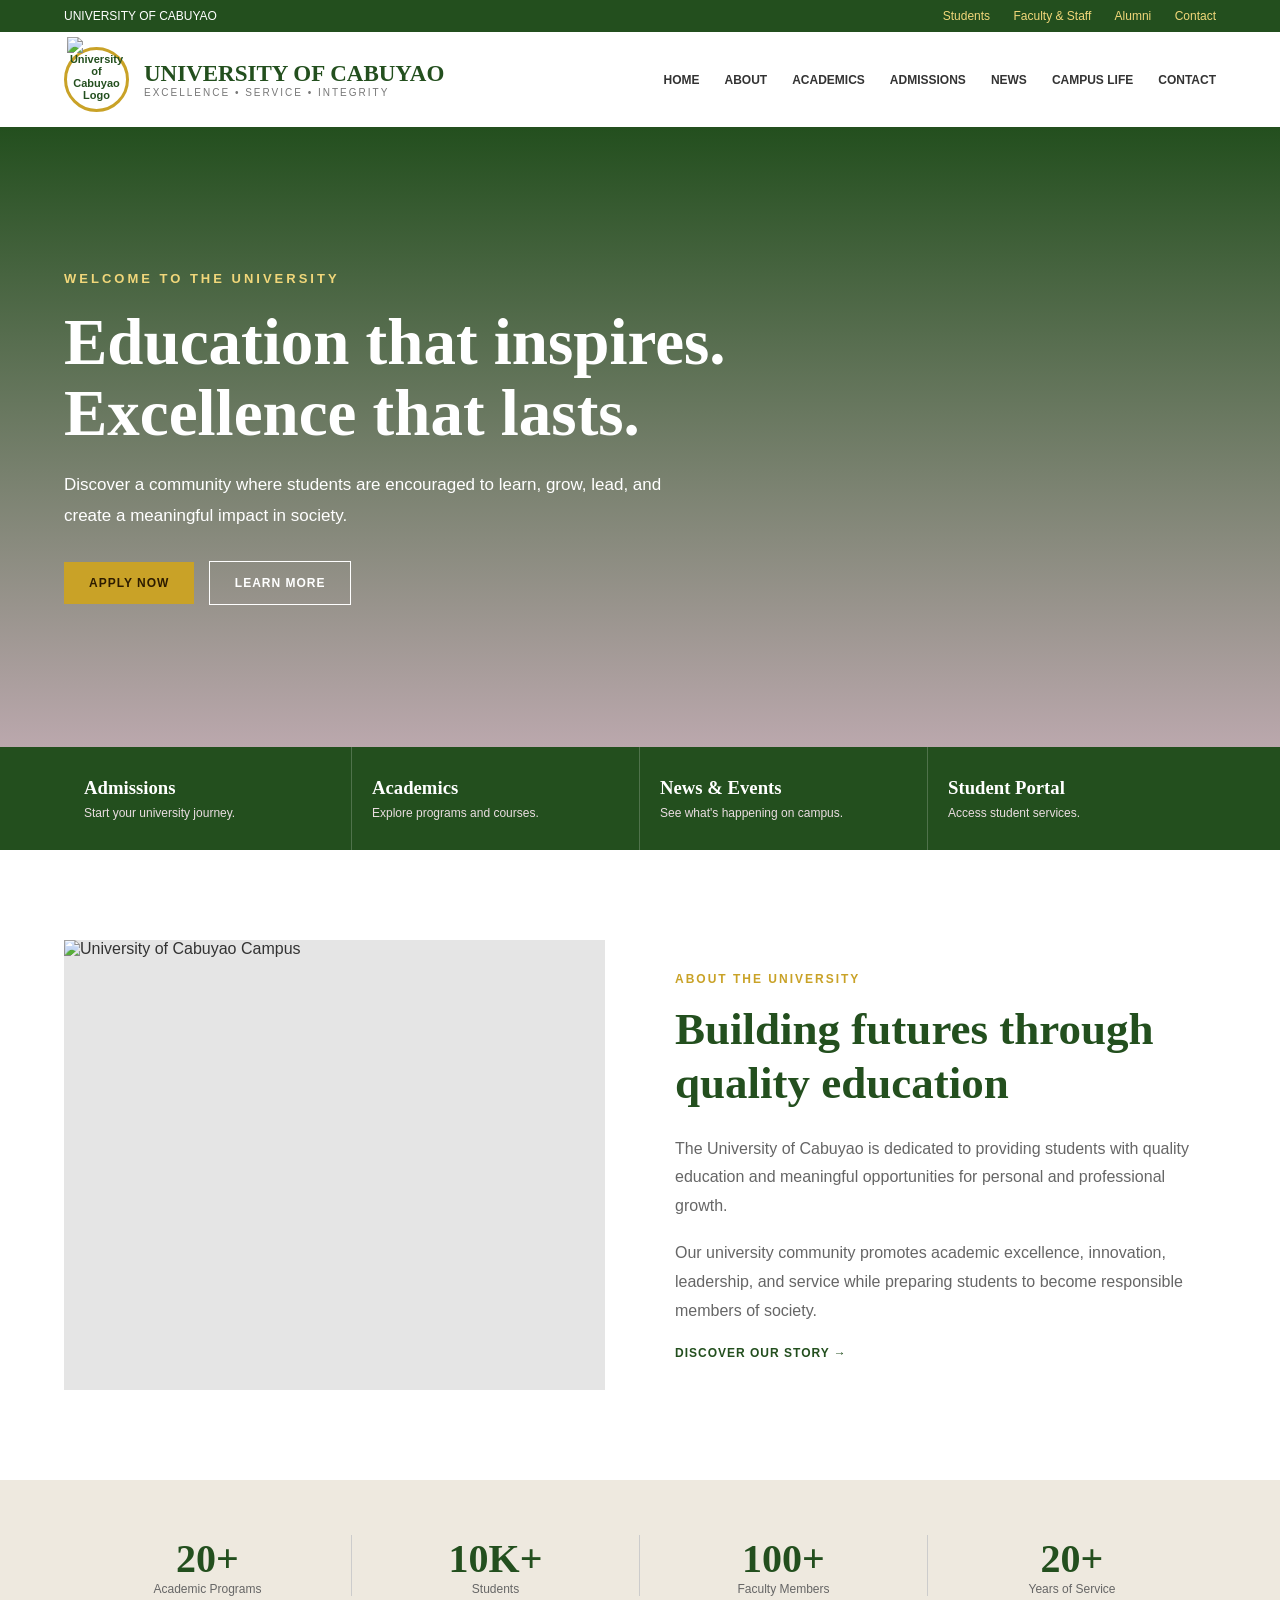
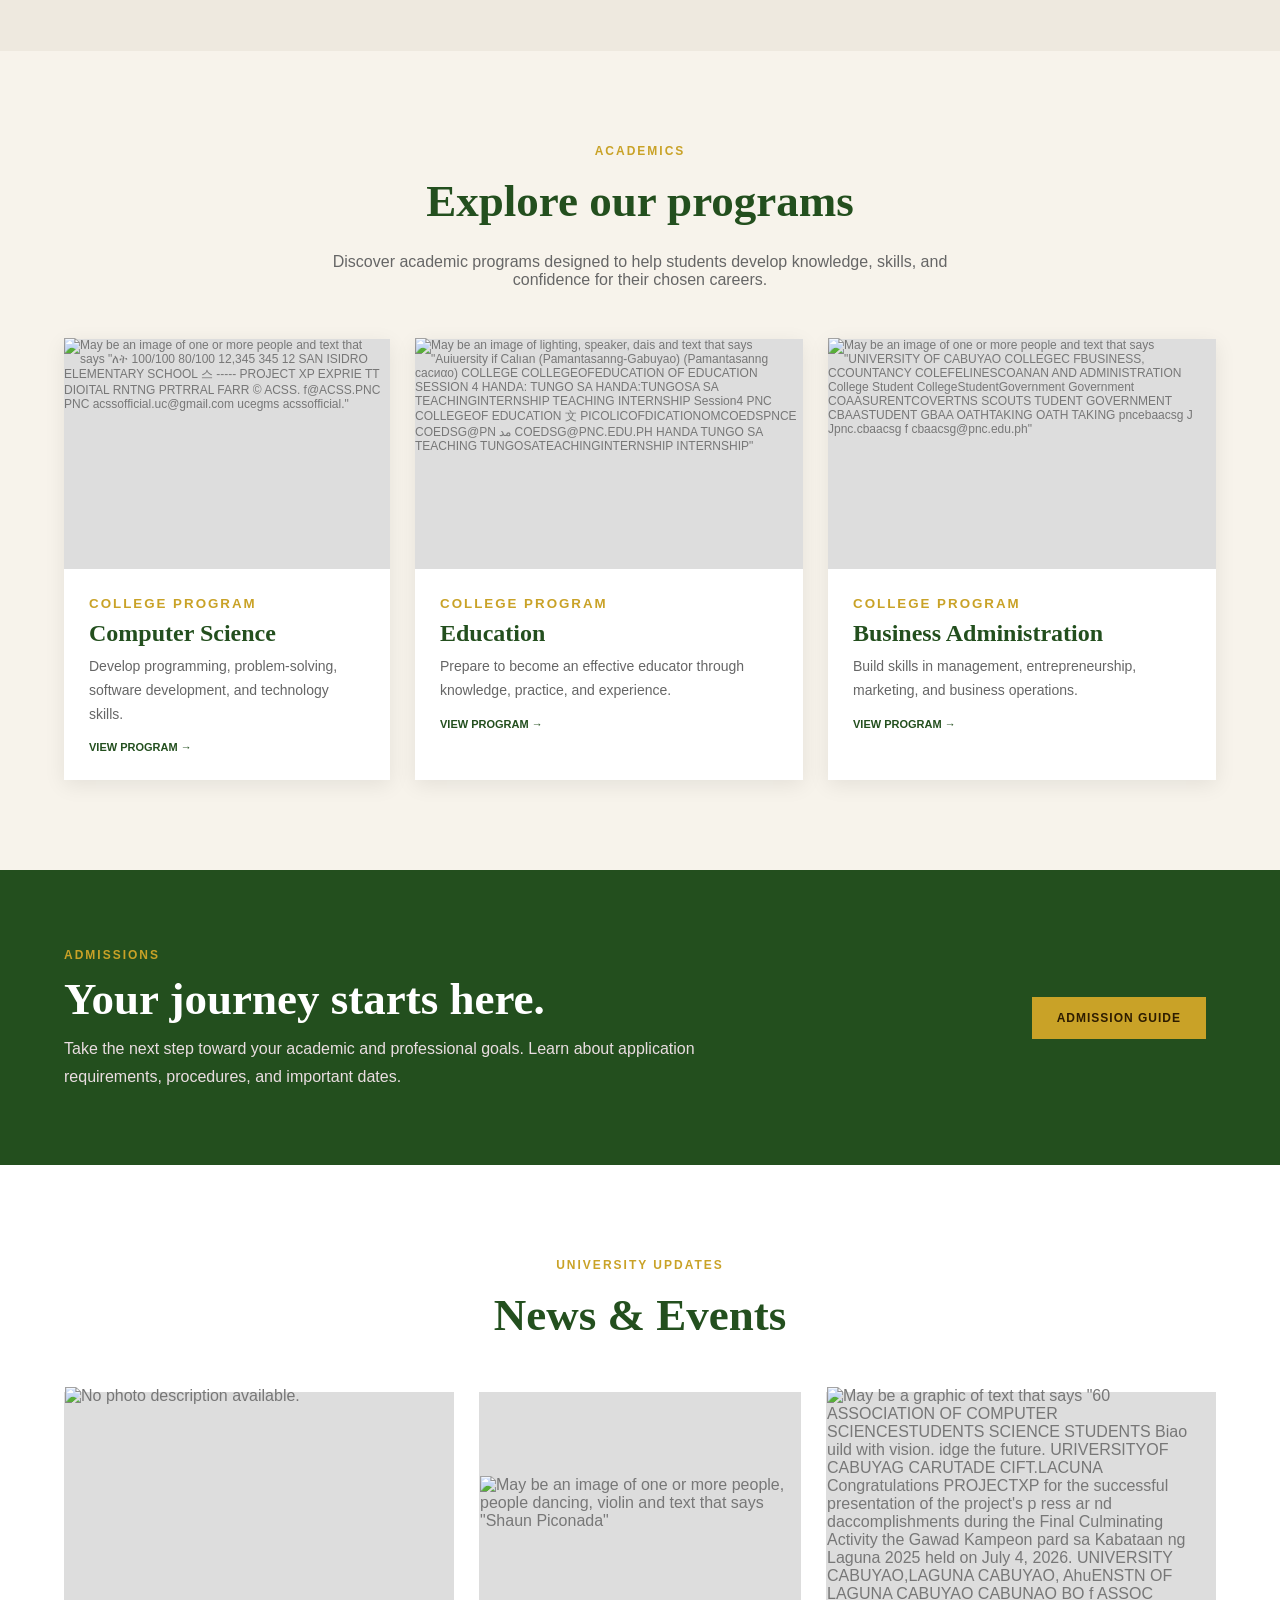
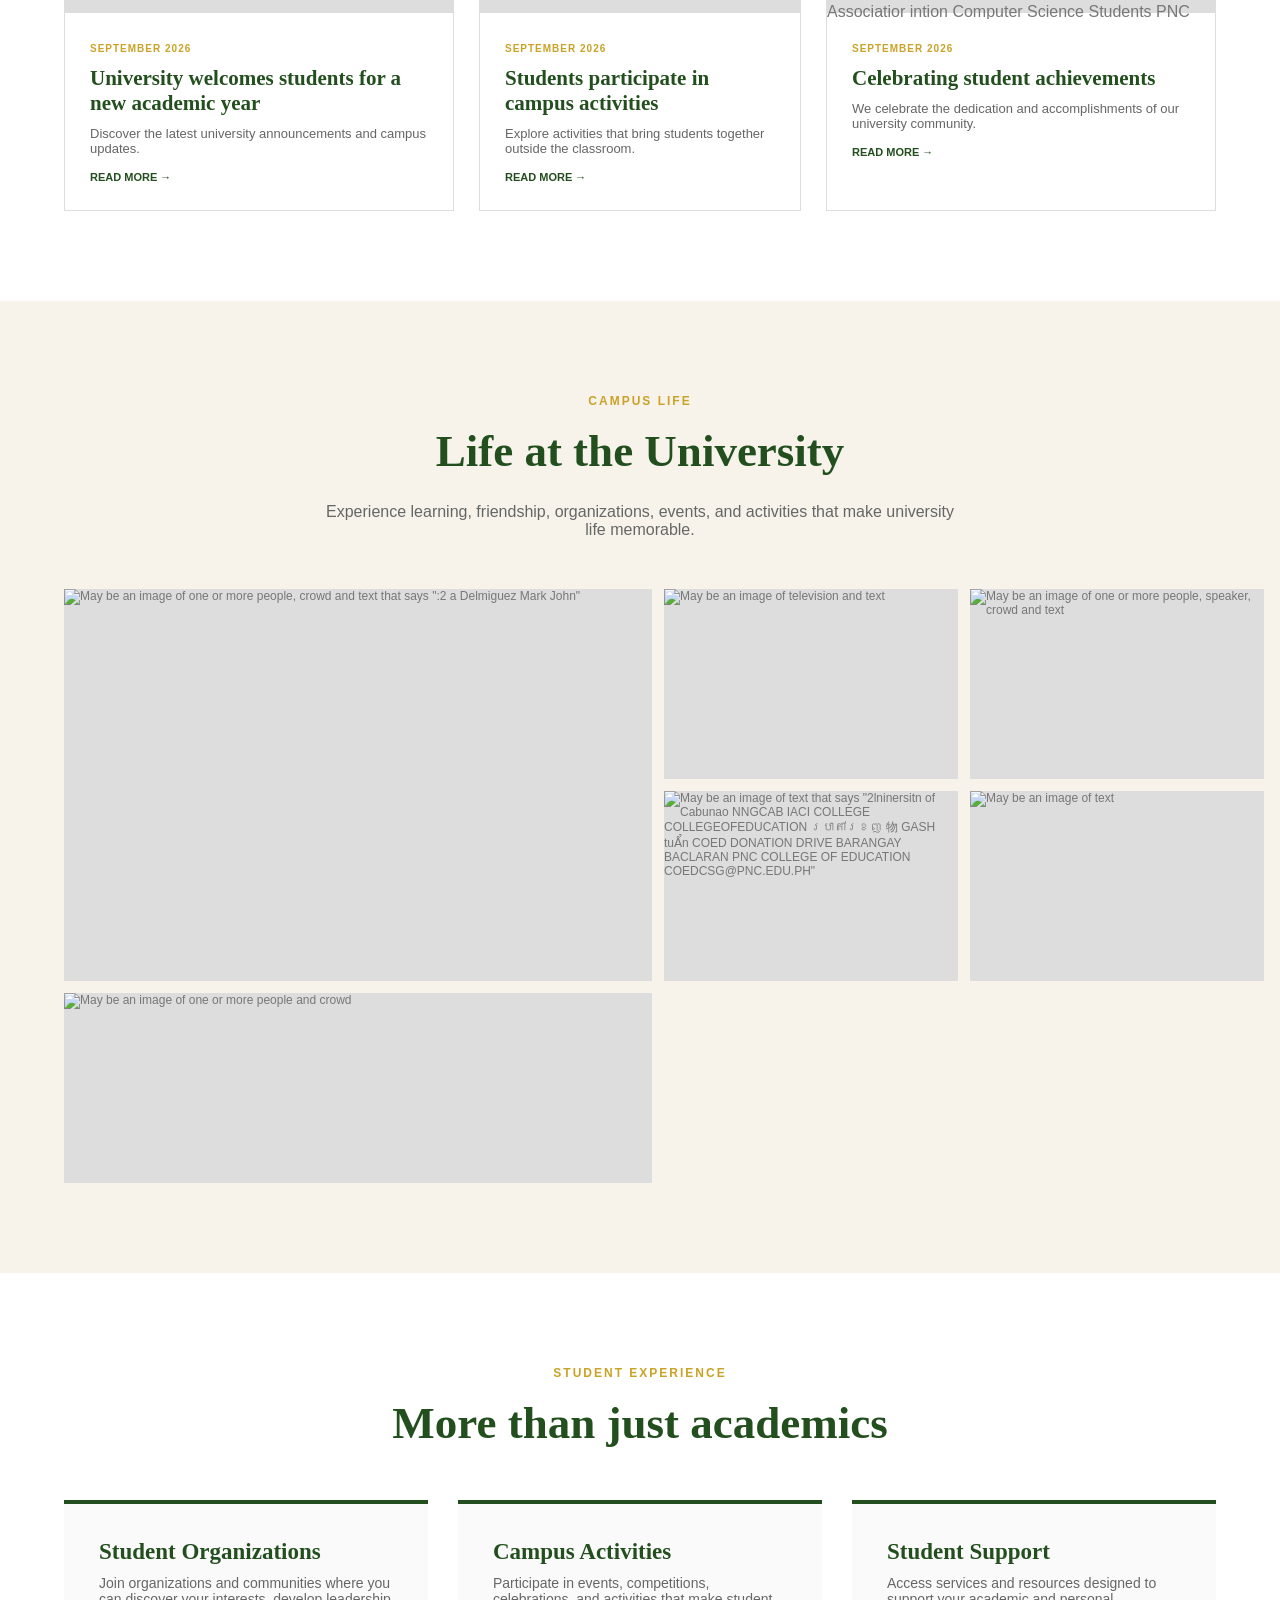
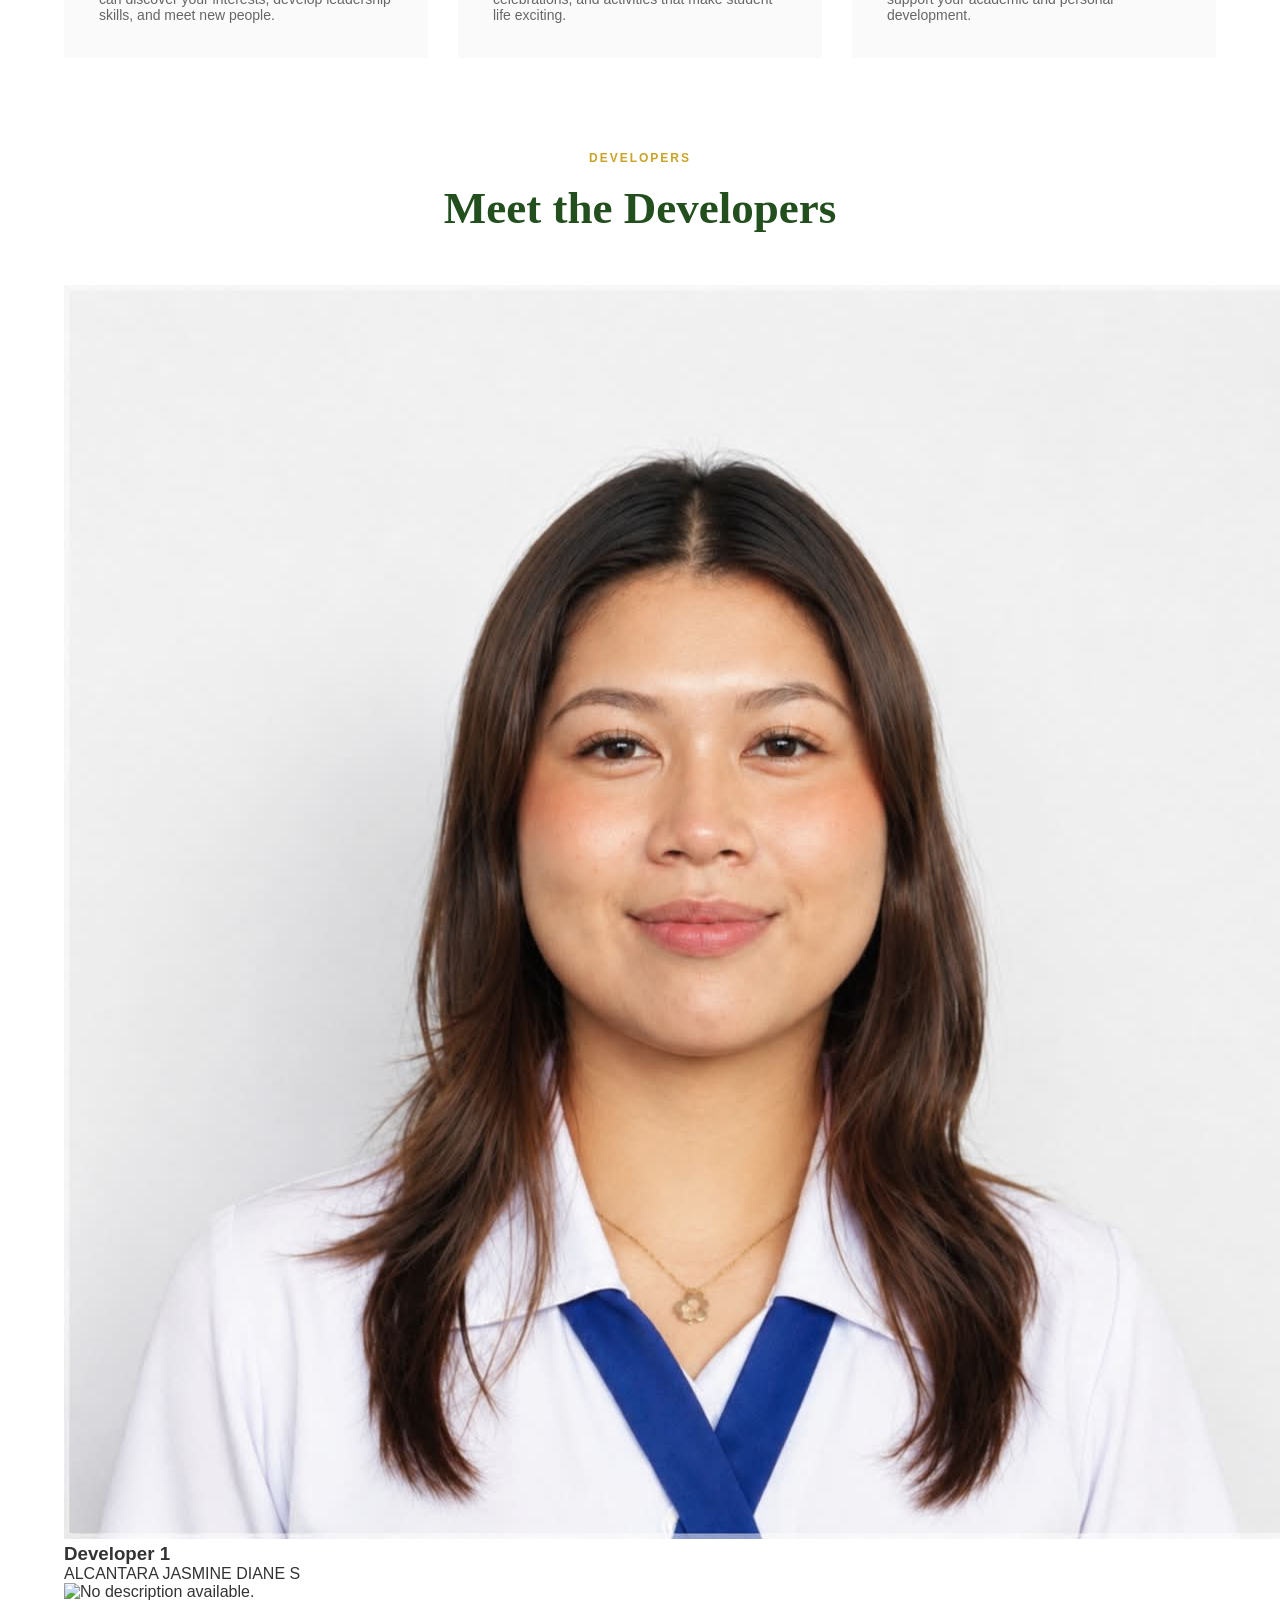
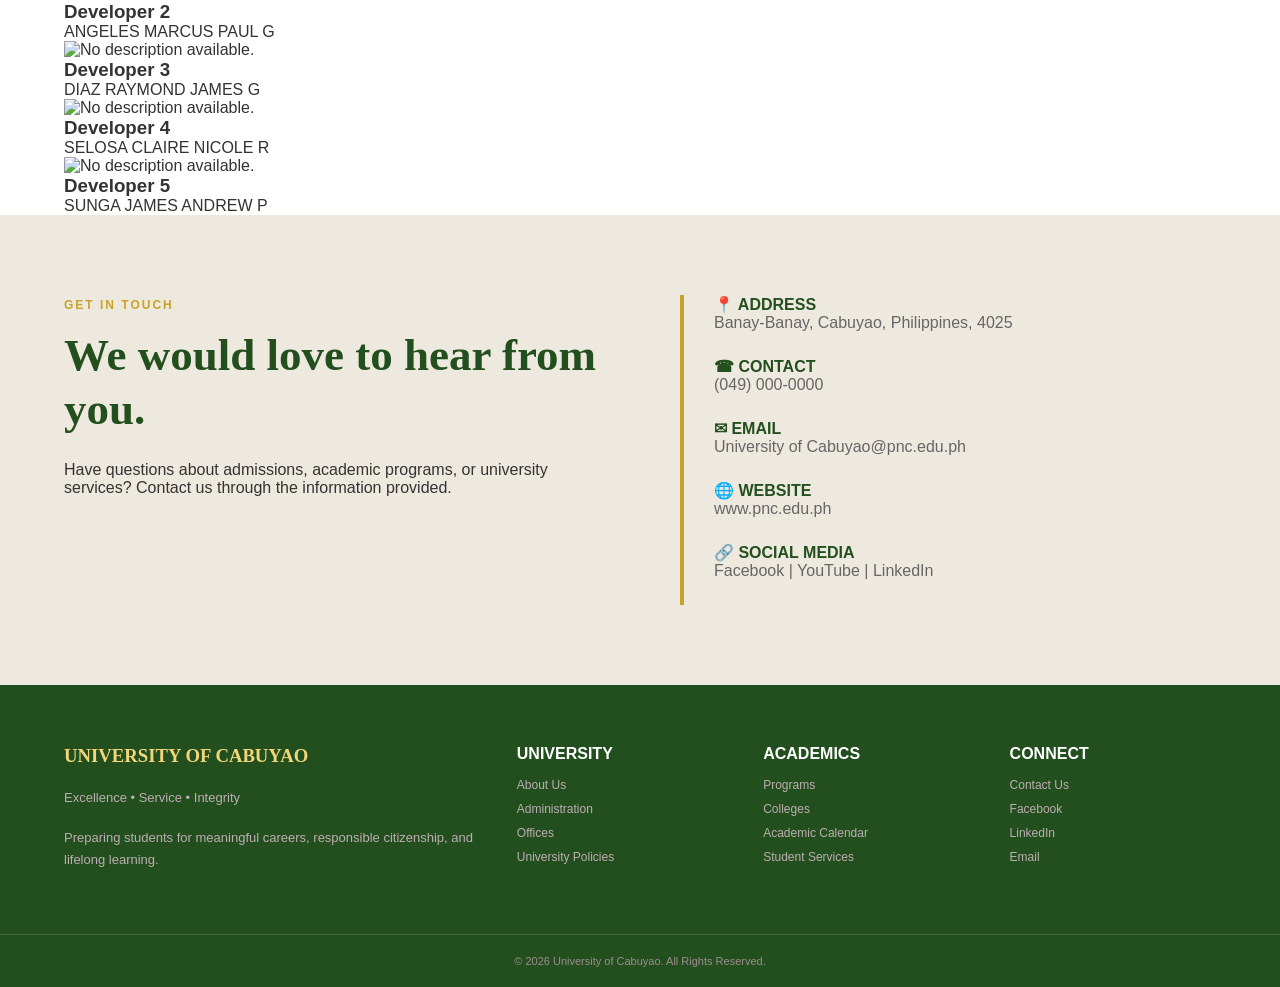
==== commit cb00c38c: "Updated Code" ====
--- a/index.html
+++ b/index.html
@@ -1634,7 +1634,7 @@
 
             <div class="developer-card">
                 <div class="developer-photo">
-                    <img src="images/dev1.jpg">
+                    <img height="1254" width="1254" class="xz74otr xmz0i5r x193iq5w" alt="Open photo" referrerpolicy="origin-when-cross-origin" src="[data-uri]">
                 </div>
                 <h3>Developer 1</h3>
                 <p class="developer-role">ALCANTARA JASMINE DIANE S</p>
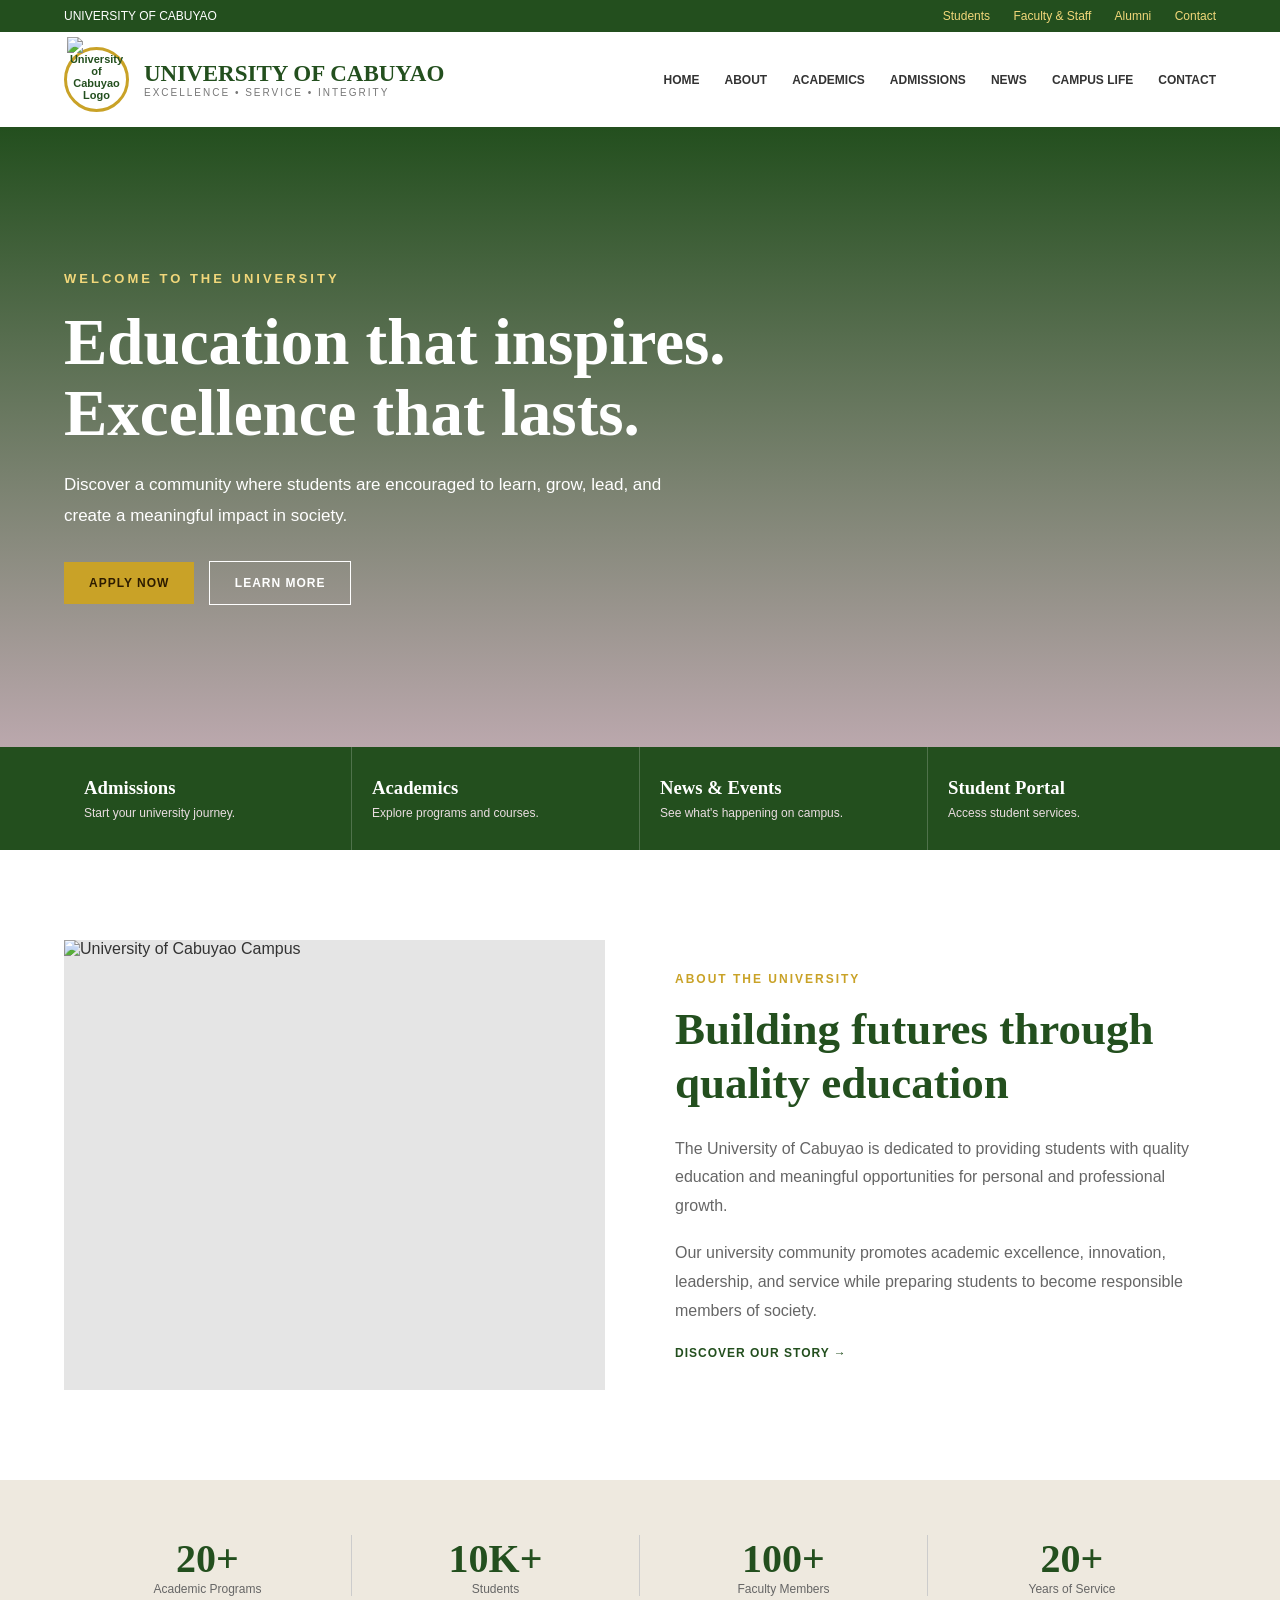
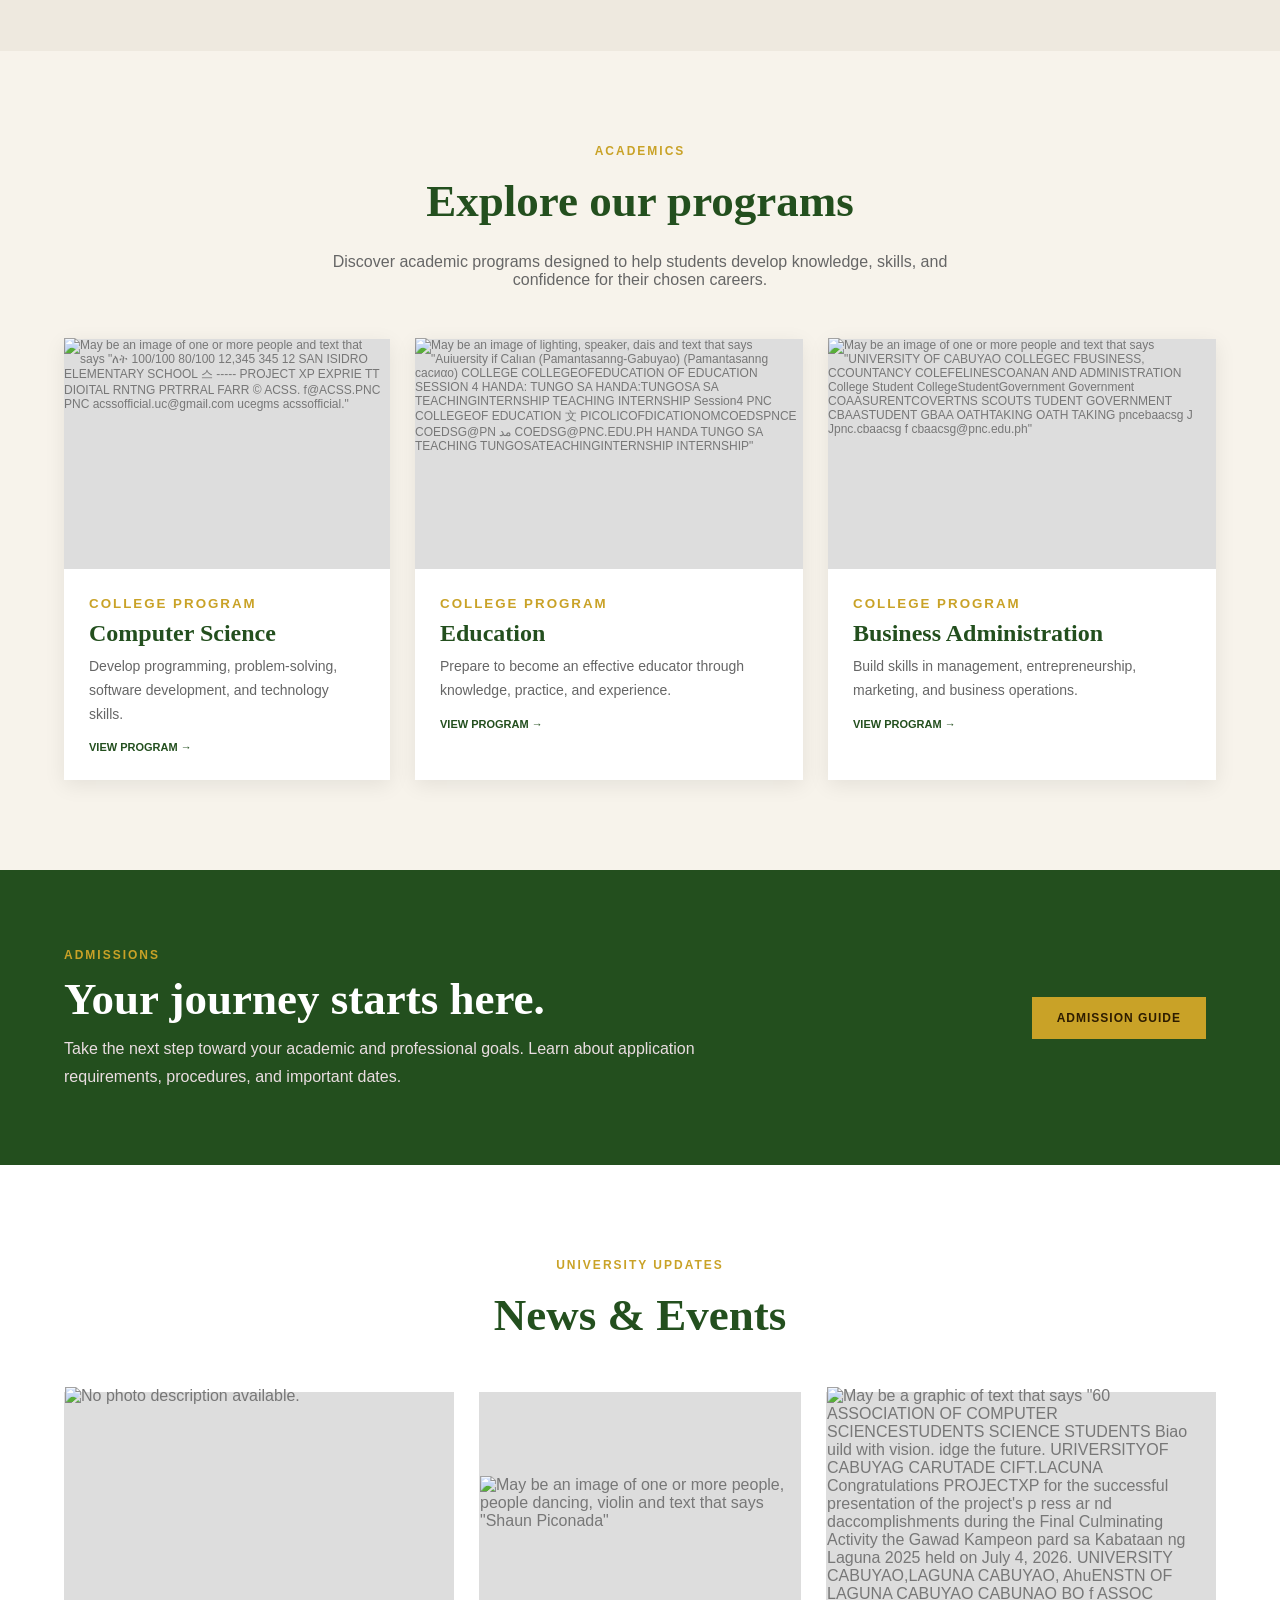
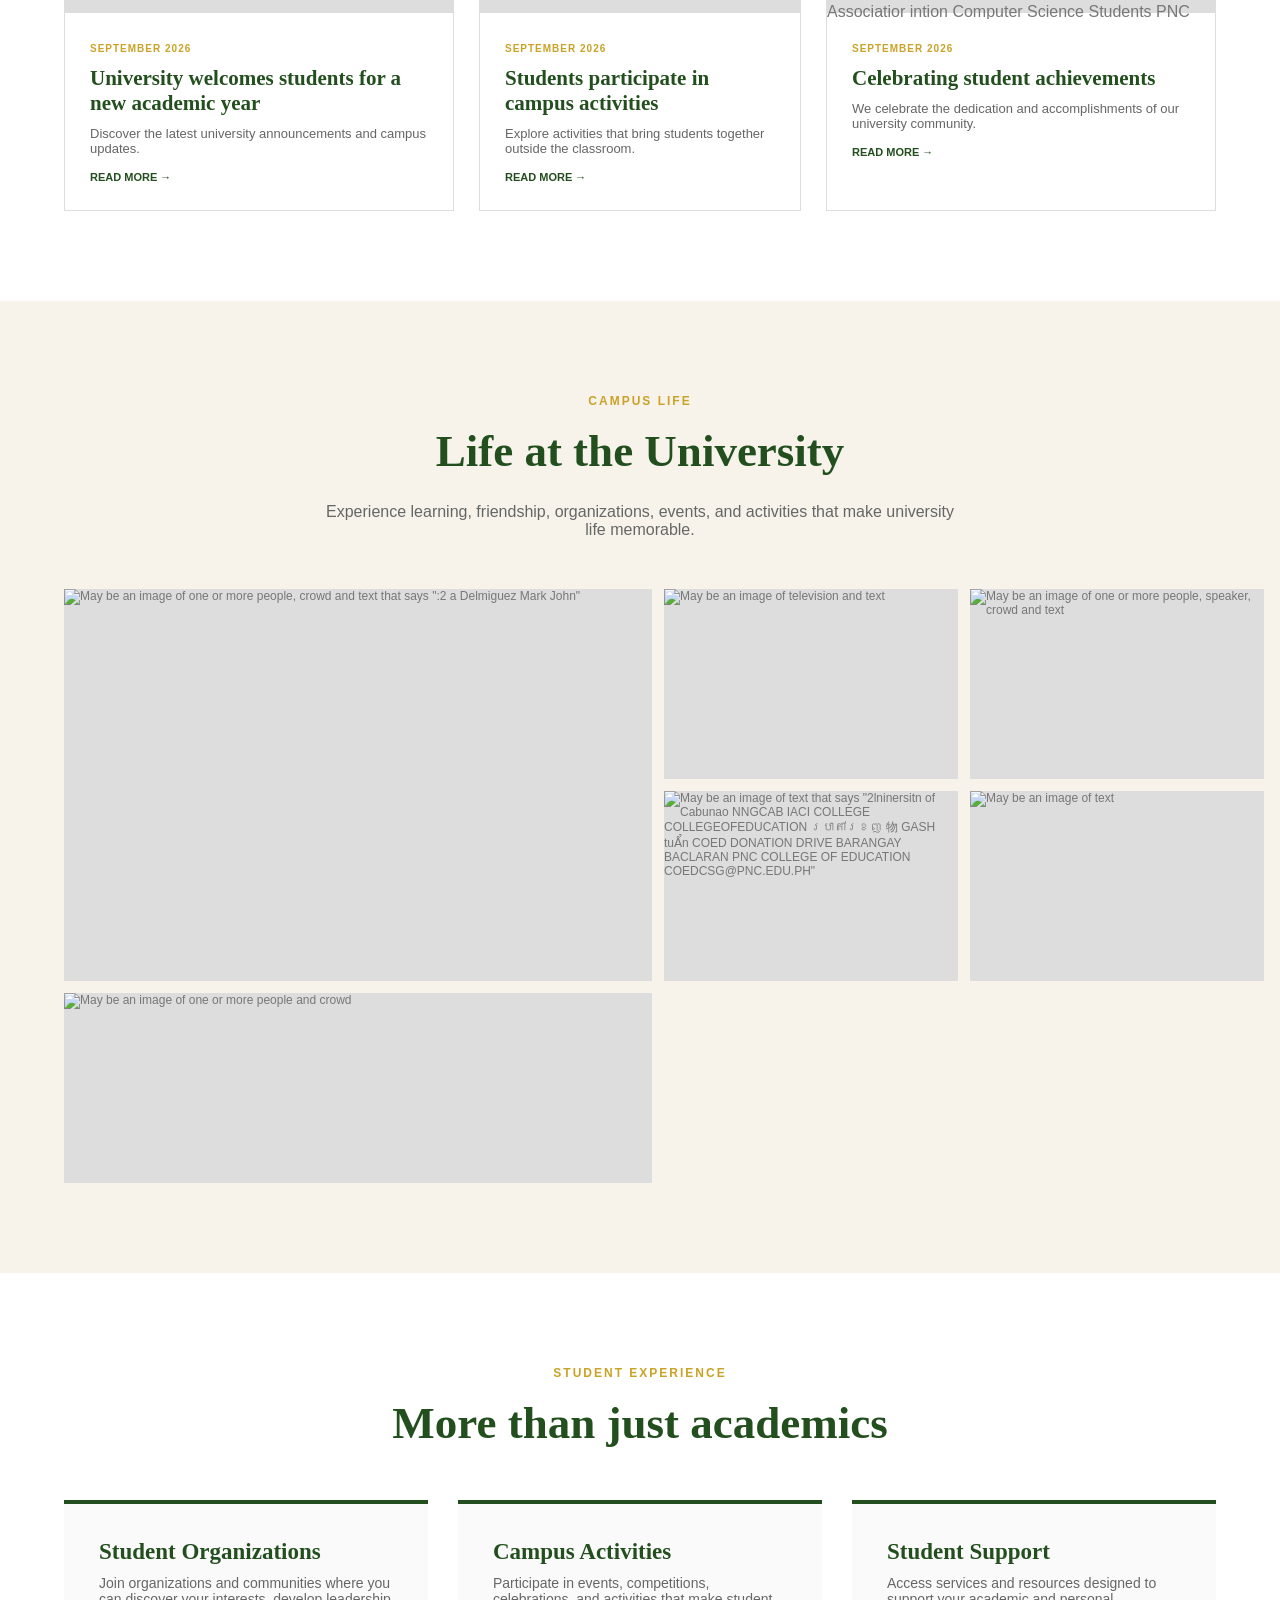
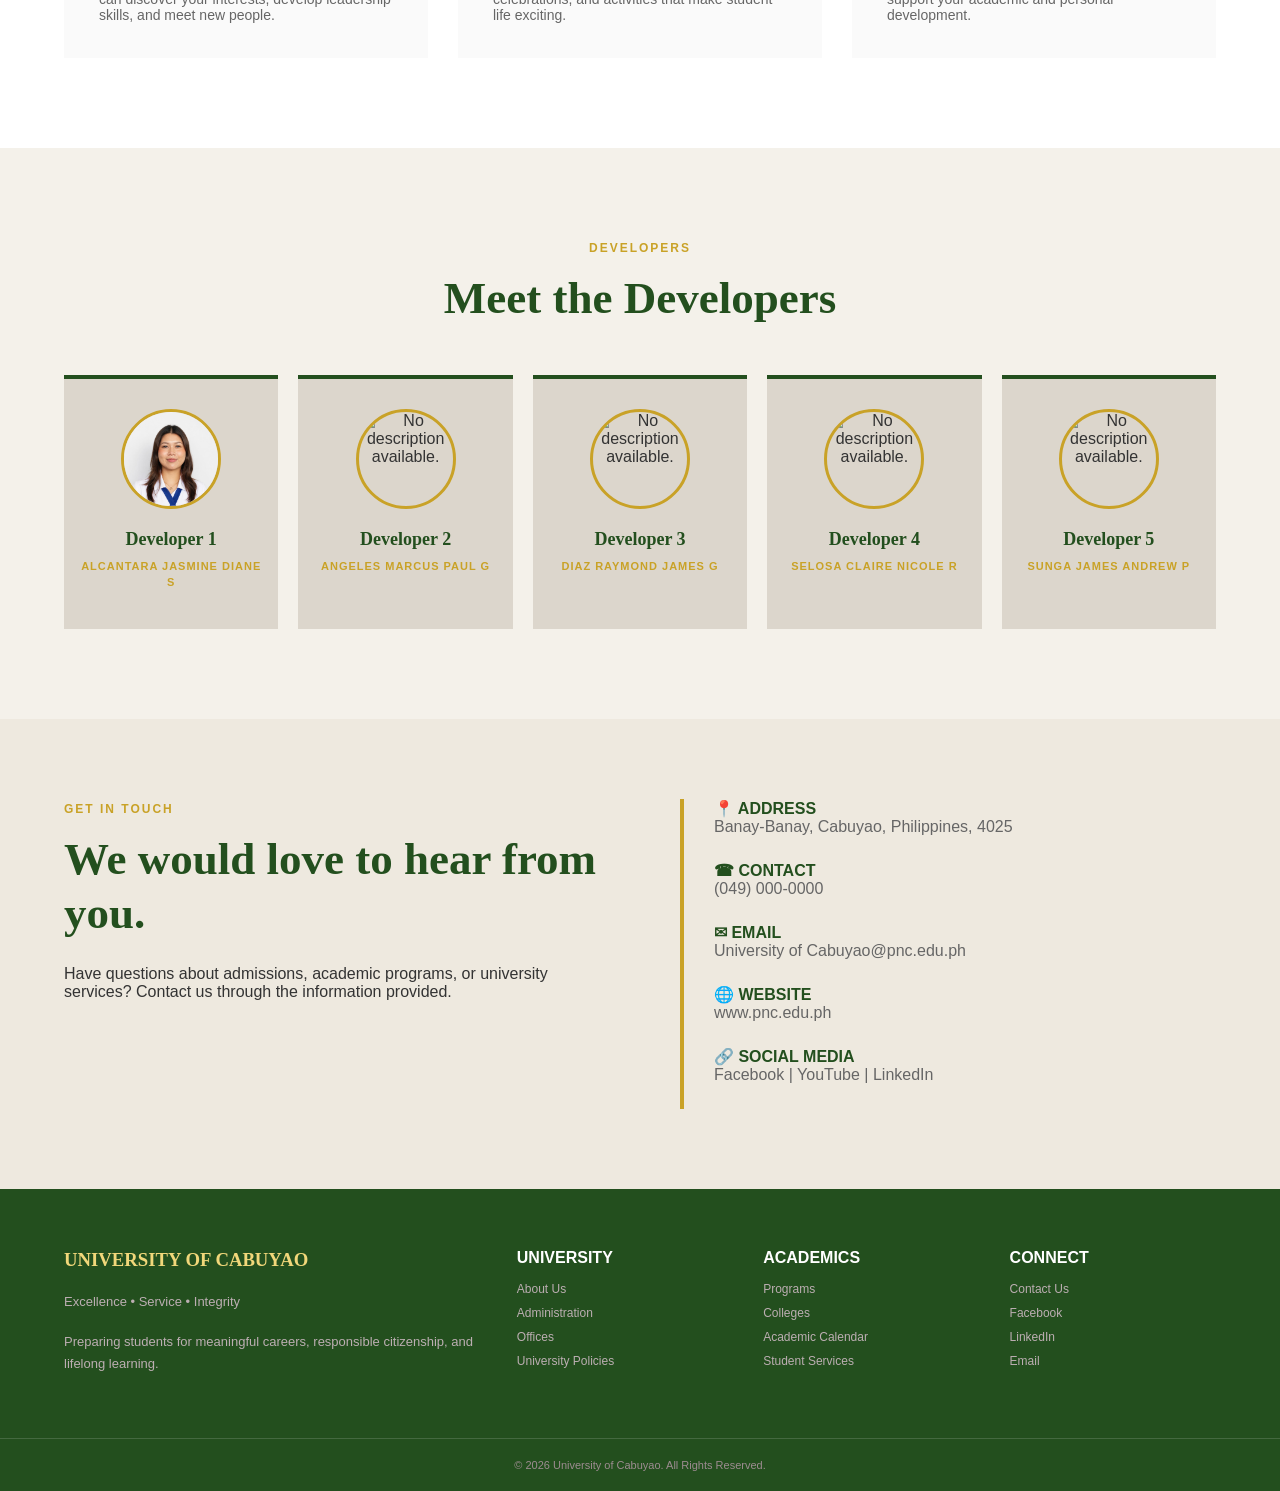
==== commit ca263886: "Updated Code Added a new section for developers with grid layout and styling." ====
--- a/index.html
+++ b/index.html
@@ -846,6 +846,72 @@
             }
         }
 
+
+        /* ==============================
+   DEVELOPERS
+============================== */
+
+.developers {
+    background: #f4f1ea;
+    padding: 90px 0;
+}
+
+.developers-grid {
+    display: grid;
+    grid-template-columns: repeat(5, 1fr);
+    gap: 20px;
+    margin-top: 50px;
+}
+
+.developer-card {
+    background: #dcd6cc;
+    text-align: center;
+    padding: 30px 15px;
+    border-top: 4px solid #234F1E;
+    transition: 0.3s;
+}
+
+.developer-card:hover {
+    transform: translateY(-5px);
+    box-shadow: 0 8px 20px rgba(0,0,0,.10);
+}
+
+.developer-photo {
+    width: 100px;
+    height: 100px;
+    margin: 0 auto 20px;
+    border-radius: 50%;
+    border: 3px solid #c9a227;
+    overflow: hidden;
+}
+
+.developer-photo img {
+    width: 100%;
+    height: 100%;
+    object-fit: cover;
+    display: block;
+}
+
+.developer-card h3 {
+    color: #234F1E;
+    font-family: Georgia, serif;
+    font-size: 18px;
+    margin-bottom: 8px;
+}
+
+.developer-card p {
+    color: #777;
+    font-size: 11px;
+    line-height: 1.5;
+}
+
+.developer-role {
+    color: #c9a227 !important;
+    font-weight: bold;
+    letter-spacing: 1px;
+    margin-bottom: 8px;
+}
+
     </style>
 </head>
 
@@ -1617,7 +1683,7 @@
     </section>
 
 
-    <!-- =========================================
+   <!-- =========================================
      DEVELOPERS
 ========================================= -->
 
